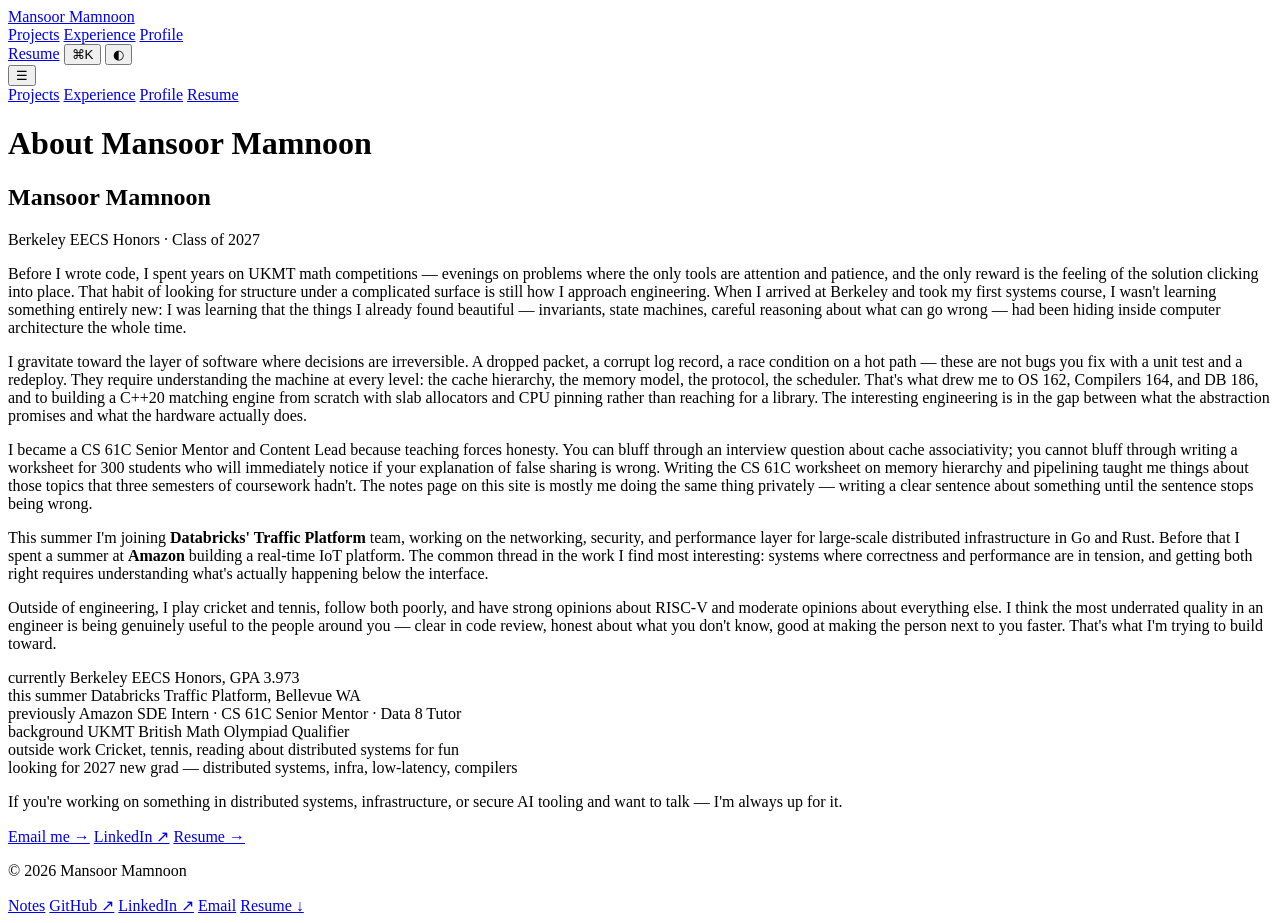
==== about.html @ d108de56 "seo: update per-page keywords and add vxlan-tracer to resume Add eBPF, Linux kernel networking, vxla" ====
<!DOCTYPE html>
<html lang="en" data-theme="dark">
<head>
  <meta charset="UTF-8">
  <meta name="viewport" content="width=device-width, initial-scale=1">
  <title>Profile — Mansoor Mamnoon | Berkeley EECS Honors | Systems Engineer</title>
  <meta name="description" content="Mansoor Mamnoon is a UC Berkeley EECS Honors student (Class of 2027) and Databricks SWE Intern (Traffic Platform) targeting new grad roles in distributed systems, infrastructure, networking, and secure AI tooling.">
  <meta name="robots" content="index, follow">
  <meta property="og:title"       content="About Mansoor Mamnoon — Berkeley EECS Honors | Systems Engineer">
  <meta property="og:description" content="UC Berkeley EECS Honors, Class of 2027. Databricks SWE Intern, Traffic Platform. Former Amazon SDE Intern. Targeting new grad roles in distributed systems and infrastructure.">
  <meta property="og:image"       content="https://mansoor-mamnoon.github.io/preview.webp">
  <meta property="og:url"         content="https://mansoor-mamnoon.github.io/about.html">
  <meta property="og:type"        content="website">
  <meta name="twitter:card"        content="summary_large_image">
  <meta name="twitter:title"       content="About Mansoor Mamnoon — Berkeley EECS | Systems Engineer">
  <meta name="twitter:description" content="UC Berkeley EECS Honors, Class of 2027. Databricks SWE Intern, Traffic Platform. Former Amazon SDE Intern. Distributed systems, infrastructure, secure AI tooling.">
  <meta name="twitter:image"       content="https://mansoor-mamnoon.github.io/preview.webp">
  <meta name="keywords" content="Mansoor Mamnoon, Berkeley CS, EECS honors, systems engineer, infrastructure engineer, eBPF developer, Linux kernel networking, vxlan-tracer, AI security, LLM security, C++ developer, Go developer, Rust developer, new grad 2027, UC Berkeley computer science">
  <link rel="canonical" href="https://mansoor-mamnoon.github.io/about.html">
  <link rel="alternate" type="text/plain" title="LLM-readable profile" href="https://mansoor-mamnoon.github.io/llms.txt">

  <link rel="preconnect" href="https://fonts.googleapis.com">
  <link rel="preconnect" href="https://fonts.gstatic.com" crossorigin>
  <link href="https://fonts.googleapis.com/css2?family=Fraunces:ital,opsz,wght@0,9..144,400;0,9..144,600;1,9..144,400&family=DM+Sans:opsz,wght@9..40,400;9..40,500&family=JetBrains+Mono:wght@400&display=swap" rel="stylesheet">
  <link rel="stylesheet" href="style.css">
  <link rel="icon" type="image/svg+xml" href="favicon.svg">
  <link rel="icon" type="image/x-icon" href="favicon.ico">
  <link rel="apple-touch-icon" href="assets/apple-touch-icon.png">
  <script>(function(){var t=localStorage.getItem('theme');if(t==='light')document.documentElement.setAttribute('data-theme','light');})();</script>
  <!-- Google Analytics -->
  <script async src="https://www.googletagmanager.com/gtag/js?id=G-E6BWCTKVQ3"></script>
  <script>
    window.dataLayer = window.dataLayer || [];
    function gtag(){dataLayer.push(arguments);}
    gtag('js', new Date());
    gtag('config', 'G-E6BWCTKVQ3');
  </script>
</head>
<body>

<div id="scroll-progress" aria-hidden="true"></div>

<div id="cmd-overlay" class="cmd-overlay" hidden role="dialog" aria-modal="true" aria-label="Command palette">
  <div class="cmd-box">
    <div class="cmd-input-wrap">
      <span class="cmd-prompt" aria-hidden="true">›</span>
      <input id="cmd-input" type="text" placeholder="Type a command..." autocomplete="off" spellcheck="false" aria-label="Command search">
    </div>
    <ul id="cmd-list" class="cmd-list" role="listbox"></ul>
    <div class="cmd-footer" aria-hidden="true">
      <span class="cmd-hint"><kbd>↑</kbd><kbd>↓</kbd> navigate</span>
      <span class="cmd-hint"><kbd>↵</kbd> select</span>
      <span class="cmd-hint"><kbd>esc</kbd> close</span>
    </div>
  </div>
</div>

<header>
  <nav class="nav" aria-label="Site navigation">
    <div class="nav-inner">
      <a href="index.html" class="nav-logo" aria-label="Mansoor Mamnoon — Home">Mansoor Mamnoon</a>
      <div class="nav-links">
        <a href="projects.html" class="nav-link">Projects</a>
        <a href="experience.html" class="nav-link">Experience</a>

        <a href="about.html" class="nav-link active">Profile</a>
      </div>
      <div class="nav-actions">
        <a href="resume.html" class="nav-resume">Resume</a>
        <button id="cmd-hint" class="nav-icon-btn nav-cmd-subtle" title="Command palette (⌘K)">⌘K</button>
        <button id="theme-toggle" class="nav-icon-btn" aria-label="Toggle theme">◐</button>
      </div>
      <button id="nav-hamburger" class="nav-hamburger" aria-label="Open menu" aria-expanded="false" aria-controls="nav-drawer">☰</button>
    </div>
  </nav>
  <div id="nav-drawer" class="nav-drawer">
    <a href="projects.html" class="nav-link">Projects</a>
    <a href="experience.html" class="nav-link">Experience</a>

    <a href="about.html" class="nav-link">Profile</a>
    <a href="resume.html" class="nav-resume">Resume</a>
  </div>
</header>

<main>
  <h1 class="sr-only">About Mansoor Mamnoon</h1>
  <div class="page">

    <!-- ── Header ──────────────────────────────────────────────── -->
    <div class="about-header">
      <img
        src="assets/Mansoor_Mamnoon_Headshot.jpeg"
        alt="Mansoor Mamnoon"
        class="about-photo"
        width="96" height="96"
        loading="eager"
        onerror="this.style.display='none'"
      >
      <div>
        <h2 class="about-name">Mansoor Mamnoon</h2>
        <p class="about-sub">Berkeley EECS Honors · Class of 2027</p>
      </div>
    </div>

    <!-- ── Story ───────────────────────────────────────────────── -->
    <div class="about-story">

      <p>Before I wrote code, I spent years on UKMT math competitions — evenings on problems where the only tools are attention and patience, and the only reward is the feeling of the solution clicking into place. That habit of looking for structure under a complicated surface is still how I approach engineering. When I arrived at Berkeley and took my first systems course, I wasn't learning something entirely new: I was learning that the things I already found beautiful — invariants, state machines, careful reasoning about what can go wrong — had been hiding inside computer architecture the whole time.</p>

      <p>I gravitate toward the layer of software where decisions are irreversible. A dropped packet, a corrupt log record, a race condition on a hot path — these are not bugs you fix with a unit test and a redeploy. They require understanding the machine at every level: the cache hierarchy, the memory model, the protocol, the scheduler. That's what drew me to OS 162, Compilers 164, and DB 186, and to building a C++20 matching engine from scratch with slab allocators and CPU pinning rather than reaching for a library. The interesting engineering is in the gap between what the abstraction promises and what the hardware actually does.</p>

      <p>I became a CS 61C Senior Mentor and Content Lead because teaching forces honesty. You can bluff through an interview question about cache associativity; you cannot bluff through writing a worksheet for 300 students who will immediately notice if your explanation of false sharing is wrong. Writing the CS 61C worksheet on memory hierarchy and pipelining taught me things about those topics that three semesters of coursework hadn't. The notes page on this site is mostly me doing the same thing privately — writing a clear sentence about something until the sentence stops being wrong.</p>

      <p>This summer I'm joining <strong>Databricks' Traffic Platform</strong> team, working on the networking, security, and performance layer for large-scale distributed infrastructure in Go and Rust. Before that I spent a summer at <strong>Amazon</strong> building a real-time IoT platform. The common thread in the work I find most interesting: systems where correctness and performance are in tension, and getting both right requires understanding what's actually happening below the interface.</p>

      <p>Outside of engineering, I play cricket and tennis, follow both poorly, and have strong opinions about RISC-V and moderate opinions about everything else. I think the most underrated quality in an engineer is being genuinely useful to the people around you — clear in code review, honest about what you don't know, good at making the person next to you faster. That's what I'm trying to build toward.</p>

    </div>

    <!-- ── Quick Facts ─────────────────────────────────────────── -->
    <div class="about-facts-grid">
      <div class="about-fact">
        <span class="about-fact-label">currently</span>
        <span class="about-fact-value">Berkeley EECS Honors, GPA 3.973</span>
      </div>
      <div class="about-fact">
        <span class="about-fact-label">this summer</span>
        <span class="about-fact-value">Databricks Traffic Platform, Bellevue WA</span>
      </div>
      <div class="about-fact">
        <span class="about-fact-label">previously</span>
        <span class="about-fact-value">Amazon SDE Intern · CS 61C Senior Mentor · Data 8 Tutor</span>
      </div>
      <div class="about-fact">
        <span class="about-fact-label">background</span>
        <span class="about-fact-value"> UKMT British Math Olympiad Qualifier</span>
      </div>
      <div class="about-fact">
        <span class="about-fact-label">outside work</span>
        <span class="about-fact-value">Cricket, tennis, reading about distributed systems for fun</span>
      </div>
      <div class="about-fact">
        <span class="about-fact-label">looking for</span>
        <span class="about-fact-value">2027 new grad — distributed systems, infra, low-latency, compilers</span>
      </div>
    </div>

    <!-- ── Contact ─────────────────────────────────────────────── -->
    <div class="about-contact">
      <p class="about-contact-note">If you're working on something in distributed systems, infrastructure, or secure AI tooling and want to talk — I'm always up for it.</p>
      <div class="btn-group">
        <a href="mailto:mansoormmamnoon@berkeley.edu" class="btn btn-primary">Email me →</a>
        <a href="https://www.linkedin.com/in/mansoormamnoon/" class="btn" target="_blank" rel="noopener">LinkedIn ↗</a>
        <a href="resume.html" class="btn">Resume →</a>
      </div>
    </div>

  </div>
</main>

<footer class="footer">
  <div class="footer-inner">
    <p class="footer-copy">© 2026 Mansoor Mamnoon</p>
    <nav class="footer-links">
      <a href="notes.html" class="footer-link">Notes</a>
      <a href="https://github.com/mansoor-mamnoon" class="footer-link" target="_blank" rel="noopener">GitHub ↗</a>
      <a href="https://linkedin.com/in/mansoormamnoon" class="footer-link" target="_blank" rel="noopener">LinkedIn ↗</a>
      <a href="mailto:mansoormmamnoon@berkeley.edu" class="footer-link">Email</a>
      <a href="assets/Mansoor_Mamnoon_Resume.pdf" class="footer-link" target="_blank" rel="noopener">Resume ↓</a>
    </nav>
  </div>
</footer>

<div id="toast" class="toast" role="status" aria-live="polite"></div>
<script src="main.js"></script>
</body>
</html>
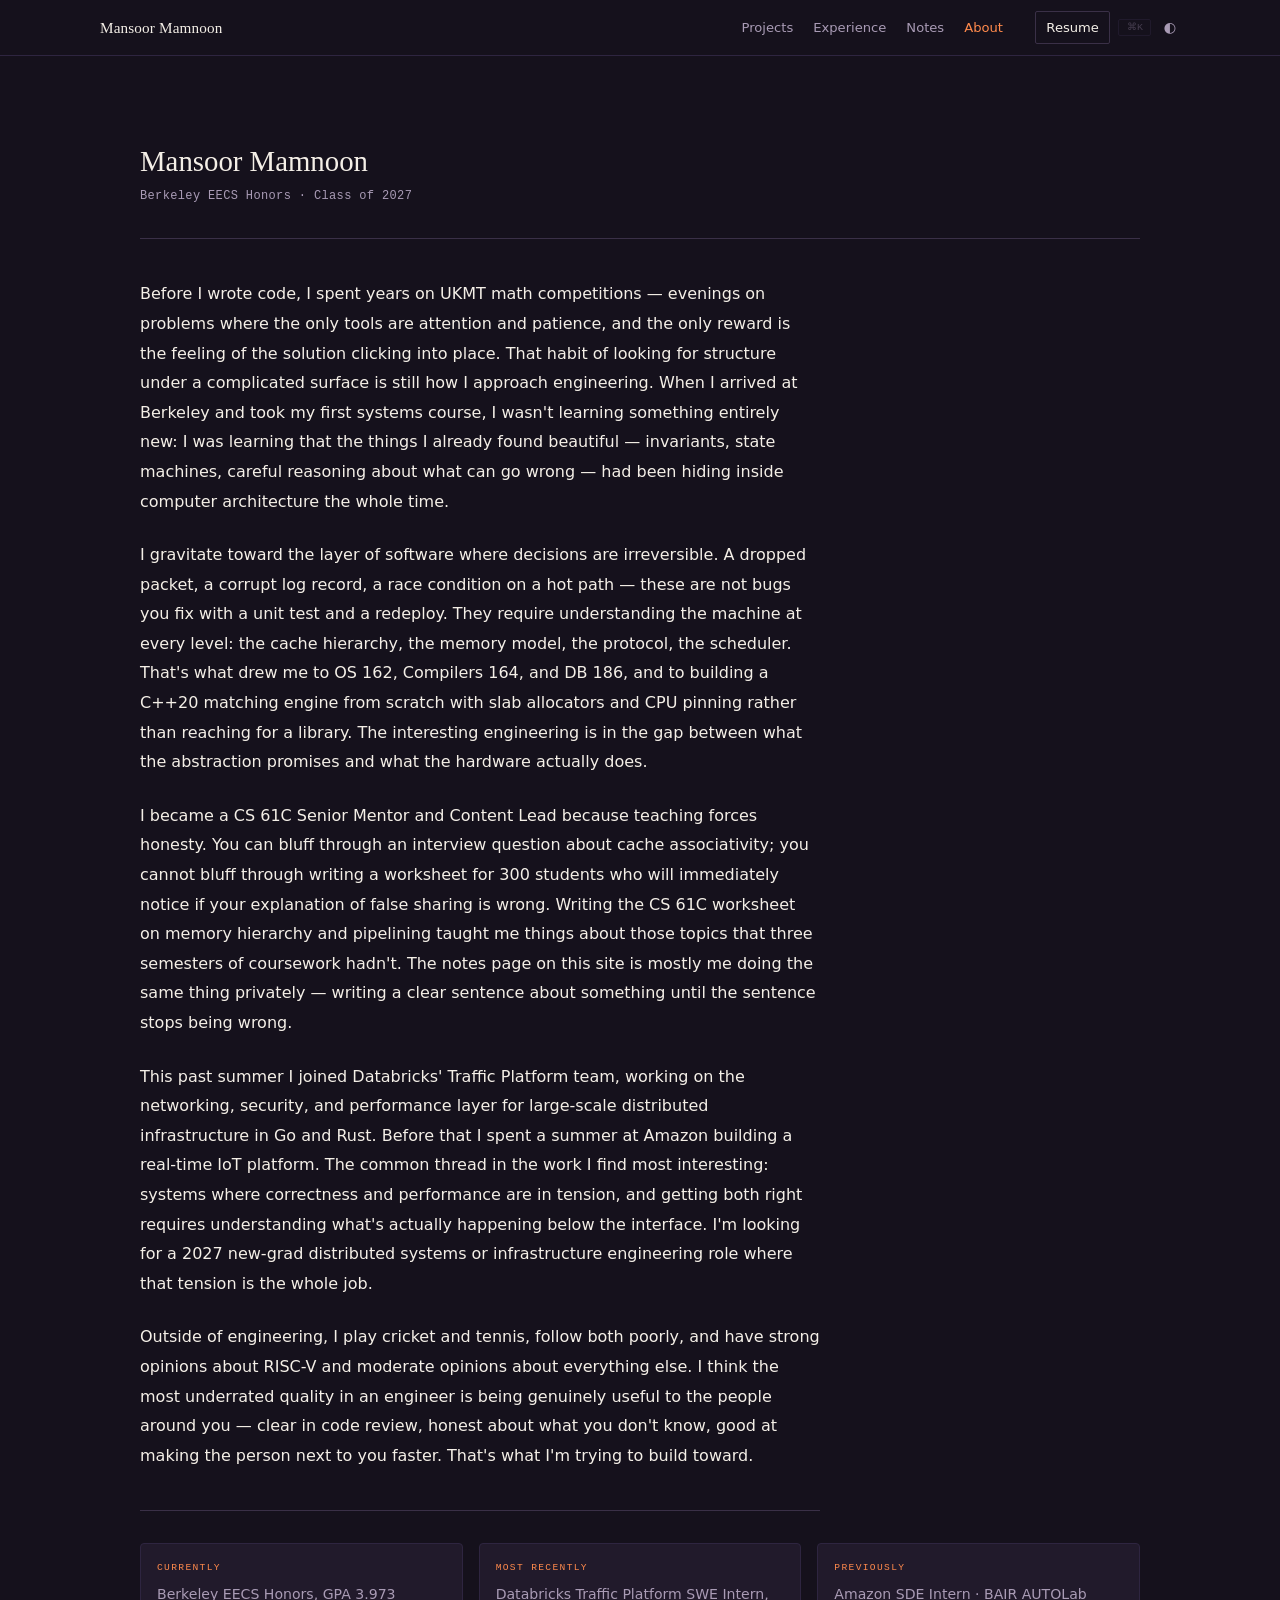
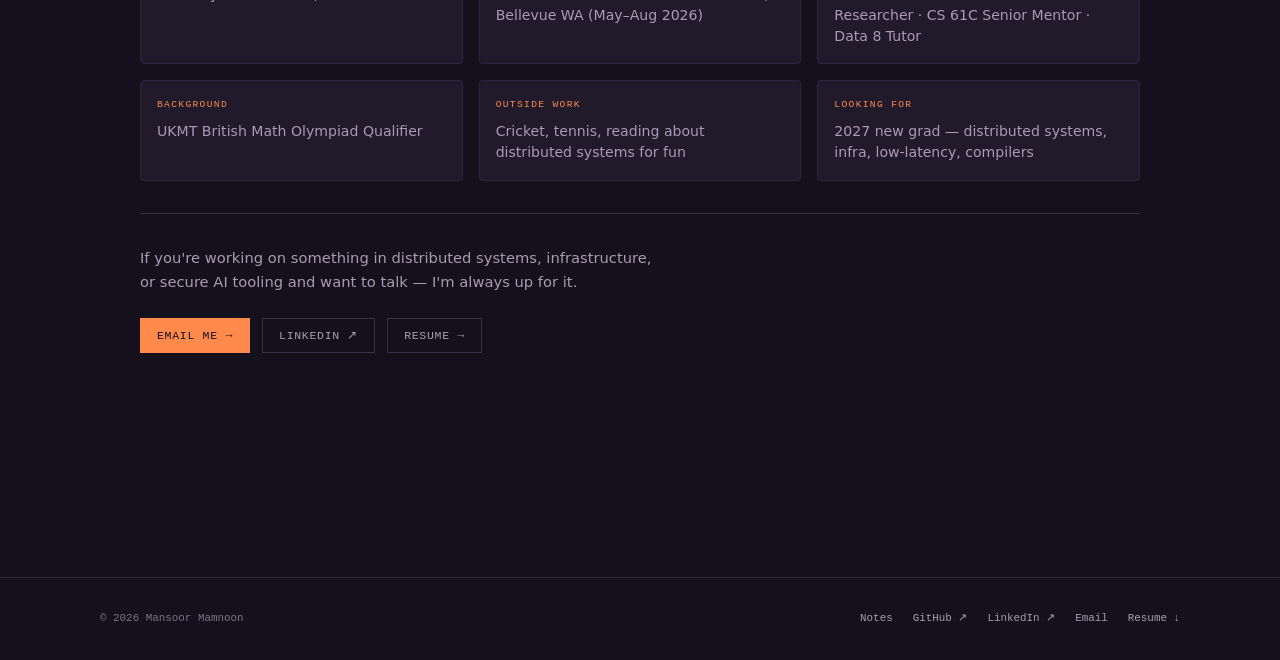
==== commit a699f8b5: "Fix cross-page metric consistency, update Databricks dates, improve SEO and nav - Reconcile Offline " ====
--- a/about.html
+++ b/about.html
@@ -3,21 +3,52 @@
 <head>
   <meta charset="UTF-8">
   <meta name="viewport" content="width=device-width, initial-scale=1">
-  <title>Profile — Mansoor Mamnoon | Berkeley EECS Honors | Systems Engineer</title>
-  <meta name="description" content="Mansoor Mamnoon is a UC Berkeley EECS Honors student (Class of 2027) and Databricks SWE Intern (Traffic Platform) targeting new grad roles in distributed systems, infrastructure, networking, and secure AI tooling.">
+  <title>About — Mansoor Mamnoon | Berkeley EECS Honors | Systems Engineer</title>
+  <meta name="description" content="Mansoor Mamnoon — UC Berkeley EECS Honors (2027), former Databricks & Amazon SWE intern, targeting new grad distributed systems / infra roles.">
   <meta name="robots" content="index, follow">
   <meta property="og:title"       content="About Mansoor Mamnoon — Berkeley EECS Honors | Systems Engineer">
-  <meta property="og:description" content="UC Berkeley EECS Honors, Class of 2027. Databricks SWE Intern, Traffic Platform. Former Amazon SDE Intern. Targeting new grad roles in distributed systems and infrastructure.">
+  <meta property="og:description" content="UC Berkeley EECS Honors, Class of 2027. Former Databricks SWE Intern, Traffic Platform. Former Amazon SDE Intern. Targeting new grad roles in distributed systems and infrastructure.">
   <meta property="og:image"       content="https://mansoor-mamnoon.github.io/preview.webp">
   <meta property="og:url"         content="https://mansoor-mamnoon.github.io/about.html">
   <meta property="og:type"        content="website">
   <meta name="twitter:card"        content="summary_large_image">
   <meta name="twitter:title"       content="About Mansoor Mamnoon — Berkeley EECS | Systems Engineer">
-  <meta name="twitter:description" content="UC Berkeley EECS Honors, Class of 2027. Databricks SWE Intern, Traffic Platform. Former Amazon SDE Intern. Distributed systems, infrastructure, secure AI tooling.">
+  <meta name="twitter:description" content="UC Berkeley EECS Honors, Class of 2027. Former Databricks SWE Intern, Traffic Platform. Former Amazon SDE Intern. Distributed systems, infrastructure, secure AI tooling.">
   <meta name="twitter:image"       content="https://mansoor-mamnoon.github.io/preview.webp">
   <meta name="keywords" content="Mansoor Mamnoon, Berkeley CS, EECS honors, systems engineer, infrastructure engineer, eBPF developer, Linux kernel networking, vxlan-tracer, AI security, LLM security, C++ developer, Go developer, Rust developer, new grad 2027, UC Berkeley computer science">
   <link rel="canonical" href="https://mansoor-mamnoon.github.io/about.html">
   <link rel="alternate" type="text/plain" title="LLM-readable profile" href="https://mansoor-mamnoon.github.io/llms.txt">
+
+  <script type="application/ld+json">
+  {
+    "@context": "https://schema.org",
+    "@type": "Person",
+    "@id": "https://mansoor-mamnoon.github.io/#person",
+    "name": "Mansoor Mamnoon",
+    "url": "https://mansoor-mamnoon.github.io/",
+    "image": "https://mansoor-mamnoon.github.io/assets/Mansoor_Mamnoon_Headshot.jpeg",
+    "email": "mailto:mansoormmamnoon@berkeley.edu",
+    "description": "UC Berkeley EECS Honors student (Class of 2027), former Databricks SWE Intern on Traffic Platform (GCP network control plane, Go, Rust) and former Amazon SDE Intern. Builds distributed systems, low-latency C++ infrastructure, and ML security tooling.",
+    "jobTitle": "Computer Science Student",
+    "alumniOf": { "@type": "CollegeOrUniversity", "name": "University of California, Berkeley" },
+    "sameAs": [
+      "https://linkedin.com/in/mansoormamnoon",
+      "https://github.com/mansoor-mamnoon"
+    ],
+    "knowsAbout": [
+      "Distributed Systems", "C++", "Go", "Rust", "Low-Latency Systems",
+      "Backend Infrastructure", "ML Security", "High-Frequency Trading Systems",
+      "Networking", "Database Internals", "Compiler Design",
+      "Secure AI Tooling", "LLM Agent Security"
+    ]
+  }
+  </script>
+  <script type="application/ld+json">
+  {"@context":"https://schema.org","@type":"BreadcrumbList","itemListElement":[
+    {"@type":"ListItem","position":1,"name":"Home","item":"https://mansoor-mamnoon.github.io/"},
+    {"@type":"ListItem","position":2,"name":"About","item":"https://mansoor-mamnoon.github.io/about.html"}
+  ]}
+  </script>
 
   <link rel="preconnect" href="https://fonts.googleapis.com">
   <link rel="preconnect" href="https://fonts.gstatic.com" crossorigin>
@@ -26,6 +57,7 @@
   <link rel="icon" type="image/svg+xml" href="favicon.svg">
   <link rel="icon" type="image/x-icon" href="favicon.ico">
   <link rel="apple-touch-icon" href="assets/apple-touch-icon.png">
+  <noscript><style>.reveal{opacity:1!important;transform:none!important}</style></noscript>
   <script>(function(){var t=localStorage.getItem('theme');if(t==='light')document.documentElement.setAttribute('data-theme','light');})();</script>
   <!-- Google Analytics -->
   <script async src="https://www.googletagmanager.com/gtag/js?id=G-E6BWCTKVQ3"></script>
@@ -62,8 +94,8 @@
       <div class="nav-links">
         <a href="projects.html" class="nav-link">Projects</a>
         <a href="experience.html" class="nav-link">Experience</a>
-
-        <a href="about.html" class="nav-link active">Profile</a>
+        <a href="notes.html" class="nav-link">Notes</a>
+        <a href="about.html" class="nav-link active">About</a>
       </div>
       <div class="nav-actions">
         <a href="resume.html" class="nav-resume">Resume</a>
@@ -76,14 +108,13 @@
   <div id="nav-drawer" class="nav-drawer">
     <a href="projects.html" class="nav-link">Projects</a>
     <a href="experience.html" class="nav-link">Experience</a>
-
-    <a href="about.html" class="nav-link">Profile</a>
+    <a href="notes.html" class="nav-link">Notes</a>
+    <a href="about.html" class="nav-link">About</a>
     <a href="resume.html" class="nav-resume">Resume</a>
   </div>
 </header>
 
 <main>
-  <h1 class="sr-only">About Mansoor Mamnoon</h1>
   <div class="page">
 
     <!-- ── Header ──────────────────────────────────────────────── -->
@@ -92,12 +123,12 @@
         src="assets/Mansoor_Mamnoon_Headshot.jpeg"
         alt="Mansoor Mamnoon"
         class="about-photo"
-        width="96" height="96"
+        width="80" height="80"
         loading="eager"
         onerror="this.style.display='none'"
       >
       <div>
-        <h2 class="about-name">Mansoor Mamnoon</h2>
+        <h1 class="about-name">Mansoor Mamnoon</h1>
         <p class="about-sub">Berkeley EECS Honors · Class of 2027</p>
       </div>
     </div>
@@ -111,7 +142,7 @@
 
       <p>I became a CS 61C Senior Mentor and Content Lead because teaching forces honesty. You can bluff through an interview question about cache associativity; you cannot bluff through writing a worksheet for 300 students who will immediately notice if your explanation of false sharing is wrong. Writing the CS 61C worksheet on memory hierarchy and pipelining taught me things about those topics that three semesters of coursework hadn't. The notes page on this site is mostly me doing the same thing privately — writing a clear sentence about something until the sentence stops being wrong.</p>
 
-      <p>This summer I'm joining <strong>Databricks' Traffic Platform</strong> team, working on the networking, security, and performance layer for large-scale distributed infrastructure in Go and Rust. Before that I spent a summer at <strong>Amazon</strong> building a real-time IoT platform. The common thread in the work I find most interesting: systems where correctness and performance are in tension, and getting both right requires understanding what's actually happening below the interface.</p>
+      <p>This past summer I joined <strong>Databricks' Traffic Platform</strong> team, working on the networking, security, and performance layer for large-scale distributed infrastructure in Go and Rust. Before that I spent a summer at <strong>Amazon</strong> building a real-time IoT platform. The common thread in the work I find most interesting: systems where correctness and performance are in tension, and getting both right requires understanding what's actually happening below the interface. I'm looking for a 2027 new-grad distributed systems or infrastructure engineering role where that tension is the whole job.</p>
 
       <p>Outside of engineering, I play cricket and tennis, follow both poorly, and have strong opinions about RISC-V and moderate opinions about everything else. I think the most underrated quality in an engineer is being genuinely useful to the people around you — clear in code review, honest about what you don't know, good at making the person next to you faster. That's what I'm trying to build toward.</p>
 
@@ -124,12 +155,12 @@
         <span class="about-fact-value">Berkeley EECS Honors, GPA 3.973</span>
       </div>
       <div class="about-fact">
-        <span class="about-fact-label">this summer</span>
-        <span class="about-fact-value">Databricks Traffic Platform, Bellevue WA</span>
+        <span class="about-fact-label">most recently</span>
+        <span class="about-fact-value">Databricks Traffic Platform SWE Intern, Bellevue WA (May–Aug 2026)</span>
       </div>
       <div class="about-fact">
         <span class="about-fact-label">previously</span>
-        <span class="about-fact-value">Amazon SDE Intern · CS 61C Senior Mentor · Data 8 Tutor</span>
+        <span class="about-fact-value">Amazon SDE Intern · BAIR AUTOLab Researcher · CS 61C Senior Mentor · Data 8 Tutor</span>
       </div>
       <div class="about-fact">
         <span class="about-fact-label">background</span>
@@ -150,7 +181,7 @@
       <p class="about-contact-note">If you're working on something in distributed systems, infrastructure, or secure AI tooling and want to talk — I'm always up for it.</p>
       <div class="btn-group">
         <a href="mailto:mansoormmamnoon@berkeley.edu" class="btn btn-primary">Email me →</a>
-        <a href="https://www.linkedin.com/in/mansoormamnoon/" class="btn" target="_blank" rel="noopener">LinkedIn ↗</a>
+        <a href="https://linkedin.com/in/mansoormamnoon" class="btn" target="_blank" rel="noopener">LinkedIn ↗</a>
         <a href="resume.html" class="btn">Resume →</a>
       </div>
     </div>
--- a/style.css
+++ b/style.css
@@ -0,0 +1,1912 @@
+/* ============================================================
+   style.css — Mansoor Mamnoon — Route Table Portfolio
+   Fonts: Fraunces (headings) · DM Sans (body) · JetBrains Mono (code/tables)
+   Dark:  Charcoal Plum + Bone + Signal Orange
+   Light: Bone Light + Clay Red + Eucalyptus
+   ============================================================ */
+
+@layer reset, tokens, base, layout, components, utilities;
+
+@property --gradient-angle {
+  syntax: '<angle>';
+  inherits: false;
+  initial-value: 135deg;
+}
+
+/* ============================================================
+   RESET
+   ============================================================ */
+@layer reset {
+  *, *::before, *::after { box-sizing: border-box; margin: 0; padding: 0; }
+  html { -webkit-text-size-adjust: 100%; tab-size: 4; }
+  img, video, svg { display: block; max-width: 100%; }
+  input, button, textarea, select { font: inherit; }
+  p, h1, h2, h3, h4 { overflow-wrap: break-word; }
+  button { cursor: pointer; background: none; border: none; }
+  a { color: inherit; }
+  ul, ol { list-style: none; }
+}
+
+/* ============================================================
+   DESIGN TOKENS
+   ============================================================ */
+@layer tokens {
+  :root {
+    /* ── Dar1k mode (default): Charcoal Plum + Bone + Signal Orange ── */
+    --bg:           #15111c;
+    --surface:      #211a2b;
+    --surface-soft: #2a2135;
+    --surface-muted:#191420;
+
+    --text:         #f4efe7;
+    --muted:        #a99bb5;
+    --muted-dim:    #7f718b;
+
+    --border:       #3a3047;
+    --border-dim:   #2e2540;
+
+    --accent:       #ff8a4c;   /* signal orange — primary CTAs, active nav, left-border highlights */
+    --accent-2:     #c7f464;   /* acid pistachio — route paths, technical mono highlights */
+    --metric:       #91e6b3;   /* soft mint — numeric metrics */
+    --danger:       #ff6b6b;
+
+    /* Derived semi-transparent tints */
+    --accent-glow:  color-mix(in srgb, var(--accent)   12%, transparent);
+    --accent-dim:   color-mix(in srgb, var(--accent-2)  7%, transparent);
+    --accent-mid:   color-mix(in srgb, var(--accent-2) 14%, transparent);
+    --metric-dim:   color-mix(in srgb, var(--metric)    8%, transparent);
+
+    /* Typography */
+    --font-serif: 'Fraunces', Georgia, 'Times New Roman', serif;
+    --font-sans:  'DM Sans', system-ui, -apple-system, sans-serif;
+    --font-mono:  'JetBrains Mono', 'Cascadia Code', 'Fira Code', monospace;
+
+    /* Spacing */
+    --s1: 0.25rem;  --s2: 0.5rem;   --s3: 0.75rem;  --s4: 1rem;
+    --s5: 1.25rem;  --s6: 1.5rem;   --s8: 2rem;     --s10: 2.5rem;
+    --s12: 3rem;    --s16: 4rem;    --s20: 5rem;    --s24: 6rem;
+
+    /* Layout */
+    --nav-h: 56px;
+    --max-w: 1080px;
+    --content-px: clamp(1rem, 4vw, 2.5rem);
+    --radius: 4px;      /* cards, containers, panels, media */
+    --radius-sm: 2px;   /* chips, badges, pills, small controls */
+
+    /* Transitions */
+    --t: 120ms ease;
+    --t-slow: 280ms ease;
+  }
+
+  [data-theme="light"] {
+    /* ── Light mode: Bone Light + Clay Red + Eucalyptus ── */
+    --bg:           #f4eadc;
+    --surface:      #fff8ec;
+    --surface-soft: #eadcc8;
+    --surface-muted:#efe2cf;
+
+    --text:         #231916;
+    --muted:        #74665d;
+    --muted-dim:    #9a8b80;
+
+    --border:       #dbcab8;
+    --border-dim:   #e8d8c6;
+
+    --accent:       #b7412e;   /* clay red — primary CTAs, active nav */
+    --accent-2:     #315c54;   /* eucalyptus — route paths, technical highlights */
+    --metric:       #26735d;   /* muted green — metrics */
+    --danger:       #b7412e;
+
+    /* Derived */
+    --accent-glow:  color-mix(in srgb, var(--accent)   10%, transparent);
+    --accent-dim:   color-mix(in srgb, var(--accent-2)  8%, transparent);
+    --accent-mid:   color-mix(in srgb, var(--accent-2) 15%, transparent);
+    --metric-dim:   color-mix(in srgb, var(--metric)    8%, transparent);
+  }
+}
+
+/* ============================================================
+   BASE
+   ============================================================ */
+@layer base {
+  html { background: var(--bg); scroll-behavior: smooth; overflow-x: clip; }
+
+  body {
+    font-family: var(--font-sans);
+    background: var(--bg);
+    color: var(--text);
+    font-size: 1rem;
+    line-height: 1.65;
+    min-height: 100vh;
+    -webkit-font-smoothing: antialiased;
+    transition: background var(--t-slow), color var(--t-slow);
+    position: relative;
+  }
+
+  /* Engineering-paper grid texture */
+  body::before {
+    content: "";
+    position: fixed;
+    inset: 0;
+    pointer-events: none;
+    z-index: -1;
+    background-image:
+      linear-gradient(color-mix(in srgb, var(--border) 18%, transparent) 1px, transparent 1px),
+      linear-gradient(90deg, color-mix(in srgb, var(--border) 18%, transparent) 1px, transparent 1px);
+    background-size: 48px 48px;
+    opacity: 0.18;
+  }
+
+  [data-theme="light"] body::before { opacity: 0.12; }
+
+  /* Serif only for major display text */
+  h1, h2, h3 {
+    font-family: var(--font-serif);
+    font-weight: 400;
+    line-height: 1.2;
+    font-optical-sizing: auto;
+  }
+
+  h4, h5, h6 {
+    font-family: var(--font-mono);
+    font-size: 0.68rem;
+    letter-spacing: 0.14em;
+    text-transform: uppercase;
+    color: var(--muted);
+    font-weight: 400;
+  }
+
+  a { text-decoration: none; transition: color var(--t); }
+
+  code {
+    font-family: var(--font-mono);
+    font-size: 0.85em;
+    color: var(--metric);
+    background: var(--metric-dim);
+    padding: 0.1em 0.35em;
+    border-radius: var(--radius);
+  }
+
+  /* Prose links (notes, about story) */
+  .note-body a,
+  .about-story a {
+    color: var(--accent-2);
+    text-decoration: underline;
+    text-decoration-color: color-mix(in srgb, var(--accent-2) 40%, transparent);
+  }
+
+  ::selection { background: var(--accent); color: var(--bg); }
+
+  :focus-visible {
+    outline: 2px solid var(--accent);
+    outline-offset: 3px;
+    border-radius: var(--radius);
+  }
+
+  ::-webkit-scrollbar { width: 5px; }
+  ::-webkit-scrollbar-track { background: var(--bg); }
+  ::-webkit-scrollbar-thumb { background: var(--border); border-radius: var(--radius-sm); }
+  ::-webkit-scrollbar-thumb:hover { background: var(--muted-dim); }
+}
+
+/* ============================================================
+   LAYOUT
+   ============================================================ */
+@layer layout {
+
+  /* ── Scroll Progress (pure CSS scroll-driven) ──────────── */
+  #scroll-progress {
+    position: fixed;
+    top: 0; left: 0; right: 0;
+    height: 2px;
+    background: var(--accent);
+    transform-origin: left center;
+    transform: scaleX(0);
+    z-index: 2000;
+  }
+
+  @supports (animation-timeline: scroll()) {
+    #scroll-progress {
+      animation: grow-progress linear both;
+      animation-timeline: scroll(root block);
+    }
+    @keyframes grow-progress { to { transform: scaleX(1); } }
+  }
+
+  /* ── Nav ─────────────────────────────────────────────────── */
+  .nav {
+    position: sticky;
+    top: 0;
+    z-index: 1000;
+    height: var(--nav-h);
+    background: var(--bg);
+    border-bottom: 1px solid var(--border-dim);
+    display: flex;
+    align-items: center;
+    padding: 0 var(--content-px);
+    transition: background var(--t-slow), border-color var(--t-slow);
+  }
+
+  .nav-inner {
+    width: 100%;
+    max-width: var(--max-w);
+    margin: 0 auto;
+    display: flex;
+    align-items: center;
+    gap: var(--s5);
+  }
+
+  .nav-logo {
+    font-family: var(--font-serif);
+    font-size: 0.95rem;
+    letter-spacing: 0.01em;
+    color: var(--text);
+    font-weight: 400;
+    flex-shrink: 0;
+    text-decoration: none;
+    transition: color var(--t);
+    font-optical-sizing: auto;
+  }
+  .nav-logo:hover { color: var(--accent); }
+
+  .nav-links {
+    display: flex;
+    align-items: center;
+    gap: var(--s5);
+    margin-left: auto;
+  }
+
+  .nav-link {
+    font-family: var(--font-sans);
+    font-size: 0.82rem;
+    color: var(--muted);
+    text-decoration: none;
+    transition: color var(--t);
+  }
+
+  .nav-link:hover { color: var(--text); }
+  .nav-link.active { color: var(--accent); }
+
+  .nav-resume {
+    font-family: var(--font-sans);
+    font-size: 0.82rem;
+    font-weight: 500;
+    color: var(--text);
+    border: 1px solid var(--border);
+    padding: 0.28rem 0.65rem;
+    border-radius: var(--radius-sm);
+    transition: border-color var(--t), color var(--t);
+    text-decoration: none;
+    white-space: nowrap;
+  }
+
+  .nav-resume:hover, .nav-resume.active { border-color: var(--accent); color: var(--accent); }
+
+  .nav-actions {
+    display: flex;
+    align-items: center;
+    gap: var(--s2);
+    margin-left: var(--s3);
+  }
+
+  .nav-icon-btn {
+    color: var(--muted);
+    padding: var(--s1);
+    transition: color var(--t);
+    display: flex;
+    align-items: center;
+    justify-content: center;
+    line-height: 1;
+    font-size: 0.9rem;
+  }
+
+  .nav-icon-btn:hover { color: var(--text); }
+
+  .nav-cmd-subtle {
+    font-family: var(--font-mono);
+    font-size: 0.62rem;
+    color: var(--muted-dim);
+    border: 1px solid var(--border-dim);
+    padding: 0.18rem 0.45rem;
+    border-radius: var(--radius-sm);
+    letter-spacing: 0.04em;
+    opacity: 0.45;
+    transition: color var(--t), border-color var(--t), opacity var(--t);
+  }
+  .nav-cmd-subtle:hover { color: var(--muted); border-color: var(--border); opacity: 1; }
+
+  @media (max-width: 760px) {
+    .nav-cmd-subtle { display: none; }
+  }
+
+  .nav-hamburger {
+    display: none;
+    color: var(--muted);
+    font-size: 1.4rem;
+    line-height: 1;
+    margin-left: auto;
+    transition: color var(--t);
+  }
+  .nav-hamburger:hover { color: var(--text); }
+
+  .nav-drawer {
+    display: none;
+    position: fixed;
+    top: var(--nav-h);
+    left: 0; right: 0;
+    background: var(--surface);
+    border-bottom: 1px solid var(--border);
+    padding: var(--s6) var(--content-px);
+    z-index: 999;
+    flex-direction: column;
+    gap: var(--s4);
+  }
+
+  .nav-drawer.open { display: flex; }
+
+  .nav-drawer .nav-link {
+    font-size: 0.95rem;
+    color: var(--text);
+    padding: var(--s2) 0;
+    border-bottom: 1px solid var(--border-dim);
+  }
+
+  .nav-drawer .nav-resume { display: inline-block; margin-top: var(--s2); }
+
+  @media (max-width: 700px) {
+    .nav-links, .nav-actions { display: none; }
+    .nav-hamburger { display: block; }
+  }
+
+  /* ── Page Wrapper ─────────────────────────────────────────── */
+  .page {
+    max-width: var(--max-w);
+    margin: 0 auto;
+    padding: var(--s12) var(--content-px) var(--s24);
+  }
+
+  /* ── Section Label ────────────────────────────────────────── */
+  .section-label {
+    font-family: var(--font-mono);
+    font-size: 0.65rem;
+    letter-spacing: 0.18em;
+    text-transform: uppercase;
+    color: var(--muted-dim);
+    padding-bottom: var(--s3);
+    border-bottom: 1px solid var(--border);
+  }
+
+  .section-kicker {
+    font-family: var(--font-mono);
+    font-size: 0.72rem;
+    color: var(--muted-dim);
+    margin: var(--s3) 0 var(--s5);
+    line-height: 1.5;
+    max-width: 560px;
+  }
+
+  /* ── Footer ───────────────────────────────────────────────── */
+  .footer {
+    border-top: 1px solid var(--border-dim);
+    padding: var(--s8) var(--content-px);
+    margin-top: var(--s24);
+  }
+
+  .footer-inner {
+    max-width: var(--max-w);
+    margin: 0 auto;
+    display: flex;
+    align-items: center;
+    justify-content: space-between;
+    gap: var(--s4);
+    flex-wrap: wrap;
+  }
+
+  .footer-copy {
+    font-family: var(--font-mono);
+    font-size: 0.68rem;
+    color: var(--muted-dim);
+  }
+
+  .footer-links { display: flex; gap: var(--s5); flex-wrap: wrap; }
+
+  .footer-link {
+    font-family: var(--font-mono);
+    font-size: 0.68rem;
+    color: var(--muted);
+    transition: color var(--t);
+  }
+
+  .footer-link:hover { color: var(--accent); }
+}
+
+/* ============================================================
+   COMPONENTS
+   ============================================================ */
+@layer components {
+
+  /* ── Buttons ──────────────────────────────────────────────── */
+  .btn {
+    display: inline-flex;
+    align-items: center;
+    gap: 0.45rem;
+    padding: 0.45rem 1rem;
+    border: 1px solid var(--border);
+    background: transparent;
+    color: var(--muted);
+    font-family: var(--font-mono);
+    font-size: 0.72rem;
+    letter-spacing: 0.06em;
+    text-transform: uppercase;
+    text-decoration: none;
+    cursor: pointer;
+    transition: border-color var(--t), color var(--t), background var(--t), transform var(--t);
+    white-space: nowrap;
+  }
+
+  .btn:hover {
+    border-color: var(--accent);
+    color: var(--accent);
+    background: var(--accent-glow);
+  }
+
+  .btn-primary {
+    background: var(--accent);
+    border-color: var(--accent);
+    color: var(--bg);
+  }
+
+  [data-theme="light"] .btn-primary { color: #fff8ec; }
+
+  .btn-primary:hover {
+    transform: translateY(-1px);
+    filter: brightness(1.06);
+    color: var(--bg);
+  }
+
+  [data-theme="light"] .btn-primary:hover { color: #fff8ec; }
+
+  .btn-group { display: flex; flex-wrap: wrap; gap: var(--s3); }
+
+  /* ── Badges ───────────────────────────────────────────────── */
+  .badge {
+    font-family: var(--font-mono);
+    font-size: 0.62rem;
+    letter-spacing: 0.05em;
+    padding: 0.18rem 0.5rem;
+    border-radius: var(--radius-sm);
+    white-space: nowrap;
+    background: transparent;
+    border: 1px solid var(--border);
+    color: var(--muted);
+  }
+
+  .badge-hot, .badge-intern, .badge-incoming, .badge-security, .badge-perf, .badge-metric {
+    color: var(--accent);
+    border-color: color-mix(in srgb, var(--accent) 40%, transparent);
+  }
+
+  .badge-tools, .badge-ml {
+    color: var(--accent-2);
+    border-color: color-mix(in srgb, var(--accent-2) 35%, transparent);
+  }
+
+  .badge-neutral {
+    color: var(--muted-dim);
+    border-color: var(--border);
+  }
+
+  /* ── Identity (Hero) ──────────────────────────────────────── */
+  .identity {
+    padding: var(--s12) 0 var(--s10);
+    border-bottom: 1px solid var(--border);
+  }
+
+  .identity-meta {
+    font-family: var(--font-mono);
+    font-size: 0.72rem;
+    color: var(--muted);
+    letter-spacing: 0.04em;
+    margin-bottom: var(--s4);
+    display: flex;
+    align-items: center;
+    gap: var(--s3);
+    flex-wrap: wrap;
+  }
+
+  /* Blinking block cursor */
+  .identity-meta::before {
+    content: '▋';
+    font-family: var(--font-mono);
+    font-size: 0.85rem;
+    color: var(--accent);
+    animation: cursor-blink 1.2s step-end infinite;
+    flex-shrink: 0;
+    line-height: 1;
+  }
+
+  @keyframes cursor-blink {
+    0%, 100% { opacity: 1; }
+    50%       { opacity: 0; }
+  }
+
+  .identity-name {
+    font-size: clamp(2rem, 5vw, 3rem);
+    font-weight: 400;
+    margin-bottom: var(--s3);
+    letter-spacing: -0.01em;
+    font-optical-sizing: auto;
+  }
+
+  .identity-role {
+    font-family: var(--font-mono);
+    font-size: 0.82rem;
+    color: var(--muted);
+    margin-bottom: var(--s6);
+    letter-spacing: 0.02em;
+  }
+
+  .identity-proof {
+    display: flex;
+    flex-direction: column;
+    gap: var(--s3);
+    max-width: 660px;
+    margin-bottom: var(--s8);
+  }
+
+  .identity-proof p {
+    font-size: 0.95rem;
+    color: var(--text);
+    line-height: 1.65;
+    padding-left: var(--s4);
+    border-left: 2px solid var(--border);
+    transition: border-color var(--t);
+  }
+
+  .identity-proof p:hover { border-left-color: var(--accent); }
+
+  .identity-proof strong {
+    color: var(--text);
+    font-weight: 500;
+  }
+
+  .identity-photo {
+    width: 68px;
+    height: 68px;
+    border-radius: 50%;
+    object-fit: cover;
+    border: 2px solid var(--border);
+    margin-bottom: var(--s5);
+    display: block;
+  }
+
+  /* ── 5-Second Scan Block ─────────────────────────────────── */
+  .scan-card {
+    padding: var(--s6) 0;
+    border-bottom: 1px solid var(--border);
+  }
+
+  .scan-grid {
+    display: flex;
+    flex-wrap: wrap;
+    gap: var(--s2) var(--s5);
+    margin-top: var(--s4);
+  }
+
+  .scan-grid span {
+    font-family: var(--font-mono);
+    font-size: 0.78rem;
+    color: var(--muted);
+    padding: 0.3rem 0.7rem;
+    border: 1px solid var(--border-dim);
+    border-radius: var(--radius-sm);
+    transition: border-color var(--t), color var(--t);
+  }
+
+  .scan-grid span:hover { border-color: var(--border); color: var(--text); }
+
+  /* ── Routes / Signal Table ──────────────────────────────── */
+  .routes {
+    padding: var(--s10) 0;
+    border-bottom: 1px solid var(--border);
+  }
+
+  .routes-outer {
+    display: grid;
+    grid-template-columns: 1fr 220px;
+    gap: var(--s8);
+    align-items: start;
+  }
+
+  @media (max-width: 860px) {
+    .routes-outer { grid-template-columns: 1fr; }
+    .route-preview { display: none !important; }
+  }
+
+  .routes-head {
+    display: grid;
+    grid-template-columns: 2fr 100px 1.6fr 1.2fr 1.5rem;
+    gap: var(--s4);
+    padding: var(--s3) 0;
+    font-family: var(--font-mono);
+    font-size: 0.62rem;
+    letter-spacing: 0.12em;
+    text-transform: uppercase;
+    color: var(--muted-dim);
+    border-bottom: 1px solid var(--border-dim);
+  }
+
+  .route-row {
+    display: grid;
+    grid-template-columns: 2fr 100px 1.6fr 1.2fr 1.5rem;
+    gap: var(--s4);
+    padding: 0.65rem 0;
+    border-bottom: 1px solid var(--border-dim);
+    text-decoration: none;
+    color: inherit;
+    align-items: center;
+    border-left: 2px solid transparent;
+    padding-left: 0;
+    transition: border-color var(--t), background var(--t), padding var(--t);
+  }
+
+  .route-row:hover,
+  .route-row:focus-visible {
+    border-left-color: var(--accent);
+    background: var(--surface-soft);
+    padding-left: var(--s3);
+  }
+
+  .route-row:hover .route-path { color: var(--accent-2); }
+  .route-row:hover .route-arrow { color: var(--accent); opacity: 1; }
+
+  .route-path {
+    font-family: var(--font-mono);
+    font-size: 0.8rem;
+    color: var(--accent-2);
+    transition: color var(--t);
+  }
+
+  .route-signal {
+    font-family: var(--font-mono);
+    font-size: 0.75rem;
+    color: var(--muted);
+  }
+
+  .route-tech {
+    font-family: var(--font-mono);
+    font-size: 0.68rem;
+    color: var(--muted-dim);
+  }
+
+  .route-arrow {
+    font-family: var(--font-mono);
+    font-size: 0.8rem;
+    color: var(--accent);
+    opacity: 0;
+    transition: opacity var(--t), color var(--t);
+    text-align: right;
+  }
+
+  /* Route Preview Panel */
+  .route-preview {
+    position: sticky;
+    top: calc(var(--nav-h) + var(--s6));
+    padding: var(--s5);
+    background: var(--surface);
+    border: 1px solid var(--border);
+    border-radius: var(--radius);
+    opacity: 0;
+    transform: translateY(4px);
+    pointer-events: none;
+    transition: opacity 0.15s ease, transform 0.15s ease;
+    min-height: 140px;
+  }
+
+  .route-preview.visible {
+    opacity: 1;
+    transform: translateY(0);
+  }
+
+  .preview-label {
+    font-family: var(--font-mono);
+    font-size: 0.58rem;
+    letter-spacing: 0.16em;
+    text-transform: uppercase;
+    color: var(--accent);
+    margin-bottom: var(--s3);
+  }
+
+  .preview-name {
+    font-family: var(--font-serif);
+    font-size: 1rem;
+    color: var(--text);
+    margin-bottom: var(--s2);
+    font-optical-sizing: auto;
+  }
+
+  .preview-desc {
+    font-size: 0.8rem;
+    color: var(--muted);
+    line-height: 1.6;
+    margin-bottom: var(--s3);
+  }
+
+  .preview-tech {
+    font-family: var(--font-mono);
+    font-size: 0.68rem;
+    color: var(--accent-2);
+  }
+
+  @media (max-width: 700px) {
+    .routes-head { display: none; }
+    .route-row {
+      grid-template-columns: 1fr 1.5rem;
+      grid-template-rows: auto auto;
+      gap: var(--s1) var(--s2);
+      padding: 0.75rem 0;
+    }
+    .route-path   { grid-column: 1; grid-row: 1; }
+    .route-row > span:nth-child(2) { display: none; }
+    .route-signal { grid-column: 1; grid-row: 2; font-size: 0.72rem; }
+    .route-tech   { display: none; }
+    .route-arrow  { grid-column: 2; grid-row: 1 / span 2; opacity: 1; align-self: center; }
+    .route-row:hover, .route-row:focus-visible { padding-left: var(--s2); }
+  }
+
+  /* ── Experience Bullets ─────────────────────────────────── */
+  .exp-bullets {
+    margin-top: var(--s2);
+    display: flex;
+    flex-direction: column;
+    gap: var(--s2);
+  }
+
+  .exp-bullets li {
+    font-size: 0.85rem;
+    color: var(--muted);
+    line-height: 1.6;
+    padding-left: var(--s4);
+    position: relative;
+  }
+
+  .exp-bullets li::before {
+    content: '–';
+    position: absolute;
+    left: 0;
+    color: var(--muted-dim);
+    font-family: var(--font-mono);
+  }
+
+  /* ── Project Logos ───────────────────────────────────────── */
+  .system-logo {
+    width: 26px;
+    height: 26px;
+    border-radius: var(--radius);
+    object-fit: cover;
+    flex-shrink: 0;
+    border: 1px solid var(--border-dim);
+  }
+
+  .proj-logo {
+    width: 20px;
+    height: 20px;
+    border-radius: var(--radius-sm);
+    object-fit: cover;
+    flex-shrink: 0;
+    border: 1px solid var(--border-dim);
+  }
+
+  /* ── Profile Strip (experience page header) ─────────────── */
+  .profile-strip {
+    display: flex;
+    flex-wrap: wrap;
+    gap: var(--s2) var(--s5);
+    padding: var(--s6) 0;
+    border-bottom: 1px solid var(--border);
+    align-items: center;
+    margin-bottom: var(--s8);
+  }
+
+  .profile-strip span {
+    font-family: var(--font-mono);
+    font-size: 0.75rem;
+    color: var(--muted);
+    position: relative;
+  }
+
+  .profile-strip span:first-child { color: var(--text); font-weight: 500; }
+
+  .profile-strip span:not(:first-child)::before {
+    content: '·';
+    margin-right: var(--s5);
+    color: var(--border);
+  }
+
+  /* ── System Records ──────────────────────────────────────── */
+  .systems {
+    padding: var(--s10) 0;
+    border-bottom: 1px solid var(--border);
+  }
+
+  .system-record {
+    padding: var(--s6) 0;
+    border-bottom: 1px solid var(--border-dim);
+  }
+
+  .system-record:first-of-type { padding-top: var(--s5); }
+  .system-record:last-of-type { border-bottom: none; }
+
+  .system-header {
+    display: flex;
+    align-items: baseline;
+    justify-content: space-between;
+    gap: var(--s4);
+    margin-bottom: var(--s2);
+  }
+
+  .system-name {
+    font-family: var(--font-serif);
+    font-size: 1.12rem;
+    font-weight: 400;
+    font-optical-sizing: auto;
+  }
+
+  .system-link {
+    font-family: var(--font-mono);
+    font-size: 0.72rem;
+    color: var(--muted-dim);
+    flex-shrink: 0;
+    transition: color var(--t);
+  }
+  .system-link:hover { color: var(--accent); }
+
+  .system-desc {
+    font-size: 0.9rem;
+    color: var(--muted);
+    line-height: 1.65;
+    max-width: 680px;
+    margin-bottom: var(--s3);
+  }
+
+  .system-meta {
+    display: flex;
+    flex-wrap: wrap;
+    gap: var(--s3);
+    align-items: center;
+  }
+
+  .system-metric {
+    font-family: var(--font-mono);
+    font-size: 0.7rem;
+    color: var(--metric);
+  }
+
+  .system-metric::before { content: '· '; color: var(--muted-dim); }
+  .system-metric:first-child::before { content: ''; }
+
+  .system-stack {
+    font-family: var(--font-mono);
+    font-size: 0.67rem;
+    color: var(--muted-dim);
+    margin-left: auto;
+  }
+
+  /* ── Experience Ledger ──────────────────────────────────── */
+  .exp-ledger { padding: var(--s10) 0; }
+
+  .exp-year {
+    font-family: var(--font-mono);
+    font-size: 0.65rem;
+    letter-spacing: 0.14em;
+    color: var(--accent);
+    margin-top: var(--s8);
+    margin-bottom: var(--s4);
+  }
+
+  .exp-entry {
+    display: grid;
+    grid-template-columns: 170px 1fr;
+    gap: var(--s4) var(--s8);
+    padding: var(--s4) 0;
+    border-top: 1px solid var(--border-dim);
+    align-items: start;
+  }
+
+  .exp-org {
+    font-family: var(--font-sans);
+    font-size: 0.85rem;
+    color: var(--text);
+    font-weight: 500;
+    margin-bottom: var(--s1);
+  }
+
+  .exp-org-meta {
+    font-family: var(--font-mono);
+    font-size: 0.65rem;
+    color: var(--muted-dim);
+  }
+
+  .exp-role {
+    font-size: 0.88rem;
+    color: var(--text);
+    font-weight: 500;
+    margin-bottom: var(--s2);
+  }
+
+  .exp-desc {
+    font-size: 0.85rem;
+    color: var(--muted);
+    line-height: 1.65;
+  }
+
+  .exp-tech {
+    margin-top: var(--s2);
+    font-family: var(--font-mono);
+    font-size: 0.67rem;
+    color: var(--muted-dim);
+  }
+
+  @media (max-width: 600px) {
+    .exp-entry { grid-template-columns: 1fr; gap: var(--s2); }
+  }
+
+  /* ── Projects Page: Two-Column ──────────────────────────── */
+  .work-layout {
+    display: grid;
+    grid-template-columns: 210px 1fr;
+    min-height: calc(100vh - var(--nav-h));
+    border-top: 1px solid var(--border-dim);
+  }
+
+  .work-sidebar {
+    border-right: 1px solid var(--border-dim);
+    padding: var(--s8) var(--s5);
+    position: sticky;
+    top: var(--nav-h);
+    height: calc(100vh - var(--nav-h));
+    overflow-y: auto;
+  }
+
+  .work-sidebar .section-label { margin-bottom: var(--s4); }
+
+  .proj-nav-item {
+    display: block;
+    width: 100%;
+    text-align: left;
+    padding: var(--s3) var(--s4);
+    border: 1px solid transparent;
+    border-radius: var(--radius);
+    cursor: pointer;
+    transition: background var(--t), border-color var(--t);
+    margin-bottom: var(--s1);
+  }
+
+  .proj-nav-item:hover { background: var(--surface); border-color: var(--border); }
+
+  .proj-nav-item.active {
+    background: var(--accent-glow);
+    border-color: color-mix(in srgb, var(--accent) 28%, transparent);
+  }
+
+  .proj-nav-item.active .proj-nav-name { color: var(--accent); }
+
+  .proj-nav-name {
+    display: block;
+    font-family: var(--font-sans);
+    font-size: 0.82rem;
+    color: var(--text);
+    margin-bottom: var(--s1);
+    transition: color var(--t);
+  }
+
+  .proj-nav-type {
+    font-family: var(--font-mono);
+    font-size: 0.62rem;
+    color: var(--muted-dim);
+    letter-spacing: 0.04em;
+  }
+
+  .proj-nav-metric {
+    display: block;
+    font-family: var(--font-mono);
+    font-size: 0.6rem;
+    color: var(--metric);
+    margin-top: var(--s1);
+    letter-spacing: 0.02em;
+  }
+
+  .work-detail {
+    padding: var(--s10) var(--s12);
+    max-width: 720px;
+  }
+
+  .proj-panel { display: none; }
+  .proj-panel.active { display: block; }
+
+  .proj-panel-title {
+    font-size: 1.55rem;
+    font-weight: 400;
+    margin-bottom: var(--s3);
+    font-optical-sizing: auto;
+  }
+
+  /* Demo GIF container */
+  .proj-demo {
+    margin: var(--s5) 0 var(--s6);
+    line-height: 0;
+  }
+
+  .proj-demo img {
+    display: block;
+    width: 100%;
+    height: auto;
+  }
+
+  .proj-panel-summary {
+    font-size: 0.98rem;
+    color: var(--muted);
+    margin-bottom: var(--s6);
+    line-height: 1.6;
+  }
+
+  /* Project Brief (Problem / System / Proof grid) */
+  .project-brief {
+    display: grid;
+    grid-template-columns: repeat(3, 1fr);
+    gap: var(--s3);
+    margin-bottom: var(--s8);
+    padding-bottom: var(--s8);
+    border-bottom: 1px solid var(--border-dim);
+  }
+
+  @media (max-width: 680px) {
+    .project-brief { grid-template-columns: 1fr; }
+  }
+
+  .project-brief > div {
+    padding: var(--s4);
+    background: var(--surface);
+    border: 1px solid var(--border-dim);
+    border-radius: var(--radius);
+  }
+
+  [data-theme="light"] .project-brief > div {
+    box-shadow: 0 2px 8px rgba(35, 25, 22, 0.05);
+  }
+
+  .brief-label {
+    font-family: var(--font-mono);
+    font-size: 0.58rem;
+    letter-spacing: 0.16em;
+    text-transform: uppercase;
+    color: var(--accent);
+    display: block;
+    margin-bottom: var(--s2);
+  }
+
+  .project-brief p {
+    font-size: 0.82rem;
+    color: var(--muted);
+    line-height: 1.6;
+  }
+
+  .proj-section { margin-bottom: var(--s8); }
+  .proj-section h4 { margin-bottom: var(--s3); }
+
+  .proj-section p {
+    font-size: 0.9rem;
+    color: var(--muted);
+    line-height: 1.7;
+    margin-bottom: var(--s3);
+  }
+
+  .proj-section ul {
+    display: flex;
+    flex-direction: column;
+    gap: var(--s2);
+  }
+
+  .proj-section li {
+    font-size: 0.86rem;
+    color: var(--muted);
+    display: flex;
+    gap: var(--s3);
+    line-height: 1.55;
+  }
+
+  .proj-section li::before {
+    content: '→';
+    color: var(--accent);
+    flex-shrink: 0;
+    font-family: var(--font-mono);
+  }
+
+  .proj-metrics {
+    display: flex;
+    flex-wrap: wrap;
+    gap: var(--s3);
+    margin-top: var(--s3);
+  }
+
+  .proj-metric {
+    font-family: var(--font-mono);
+    font-size: 0.75rem;
+    color: var(--metric);
+    background: var(--metric-dim);
+    padding: 0.28rem 0.7rem;
+    border: 1px solid color-mix(in srgb, var(--metric) 20%, transparent);
+    border-radius: var(--radius-sm);
+    display: flex;
+    flex-direction: column;
+    gap: 0.1rem;
+  }
+
+  .metric-note {
+    font-size: 0.6rem;
+    color: var(--muted-dim);
+    font-family: var(--font-mono);
+  }
+
+  .proj-stack-chips {
+    display: flex;
+    flex-wrap: wrap;
+    gap: var(--s2);
+    margin-top: var(--s3);
+  }
+
+  .proj-stack-chip {
+    font-family: var(--font-mono);
+    font-size: 0.68rem;
+    color: var(--muted);
+    background: transparent;
+    border: 1px solid var(--border);
+    padding: 0.18rem 0.55rem;
+    border-radius: var(--radius-sm);
+  }
+
+  .proj-links {
+    display: flex;
+    gap: var(--s3);
+    flex-wrap: wrap;
+    margin-top: var(--s5);
+    padding-top: var(--s5);
+    border-top: 1px solid var(--border-dim);
+  }
+
+  @media (max-width: 700px) {
+    .work-layout { grid-template-columns: 1fr; }
+
+    /* Sticky tab bar — stays in view while scrolling through a project */
+    .work-sidebar {
+      position: sticky;
+      top: var(--nav-h);
+      z-index: 100;
+      height: auto;
+      background: var(--bg);
+      border-right: none;
+      border-bottom: 1px solid var(--border);
+      padding: var(--s2) var(--content-px);
+      box-shadow: 0 2px 8px color-mix(in srgb, var(--bg) 50%, transparent);
+    }
+
+    /* Hide the "Project Index" label — saves vertical space on the tab bar */
+    .work-sidebar .section-label { display: none; }
+
+    .work-sidebar nav {
+      display: flex;
+      flex-direction: row;
+      gap: var(--s2);
+      overflow-x: auto;
+      -webkit-overflow-scrolling: touch;
+      scrollbar-width: none;
+      padding-bottom: 2px;
+    }
+    .work-sidebar nav::-webkit-scrollbar { display: none; }
+
+    .proj-nav-item {
+      flex-shrink: 0;
+      padding: var(--s2) var(--s3);
+      margin-bottom: 0;
+      white-space: nowrap;
+    }
+
+    .proj-nav-type, .proj-nav-metric { display: none; }
+    .proj-nav-name { margin-bottom: 0; font-size: 0.8rem; }
+
+    /* scroll-margin-top offsets the sticky nav (56px) + sticky tab bar (~48px) */
+    .work-detail {
+      padding: var(--s6) var(--content-px);
+      scroll-margin-top: calc(var(--nav-h) + 52px);
+    }
+  }
+
+  /* ── Notes Page ─────────────────────────────────────────── */
+  .notes-filter {
+    display: flex;
+    flex-wrap: wrap;
+    gap: var(--s2);
+    margin: var(--s5) 0;
+  }
+
+  .filter-btn {
+    font-family: var(--font-mono);
+    font-size: 0.65rem;
+    letter-spacing: 0.06em;
+    text-transform: uppercase;
+    padding: 0.28rem 0.7rem;
+    border: 1px solid var(--border);
+    color: var(--muted);
+    cursor: pointer;
+    background: transparent;
+    transition: all var(--t);
+    border-radius: var(--radius-sm);
+  }
+
+  .filter-btn:hover, .filter-btn.active {
+    border-color: var(--accent);
+    color: var(--accent);
+    background: var(--accent-glow);
+  }
+
+  .note-item { border-top: 1px solid var(--border-dim); }
+  .note-item details { padding: var(--s4) 0; }
+
+  .note-item summary {
+    display: grid;
+    grid-template-columns: 56px 1fr auto auto;
+    gap: var(--s4);
+    align-items: center;
+    cursor: pointer;
+    list-style: none;
+    user-select: none;
+  }
+
+  .note-item summary::-webkit-details-marker { display: none; }
+  .note-item summary::marker { display: none; }
+
+  .note-date {
+    font-family: var(--font-mono);
+    font-size: 0.65rem;
+    color: var(--muted-dim);
+    white-space: nowrap;
+  }
+
+  .note-title {
+    font-family: var(--font-sans);
+    font-size: 0.9rem;
+    color: var(--text);
+    transition: color var(--t);
+  }
+
+  .note-tag {
+    font-family: var(--font-mono);
+    font-size: 0.6rem;
+    color: var(--muted-dim);
+    white-space: nowrap;
+  }
+
+  .note-item summary:hover .note-title { color: var(--accent); }
+
+  .note-toggle {
+    font-family: var(--font-mono);
+    font-size: 0.8rem;
+    color: var(--muted-dim);
+    transition: transform var(--t), color var(--t);
+    display: inline-block;
+  }
+
+  details[open] .note-toggle { transform: rotate(90deg); color: var(--accent); }
+
+  .note-body {
+    padding: var(--s4) 0 var(--s2) calc(56px + var(--s4));
+    font-size: 0.88rem;
+    color: var(--muted);
+    line-height: 1.75;
+  }
+
+  .note-body p { margin-bottom: var(--s4); }
+  .note-body p:last-child { margin-bottom: 0; }
+
+  @media (max-width: 600px) {
+    .note-item summary { grid-template-columns: 1fr auto; grid-template-rows: auto auto; }
+    .note-date   { grid-column: 1; grid-row: 1; }
+    .note-tag    { grid-column: 2; grid-row: 1; }
+    .note-title  { grid-column: 1 / -1; grid-row: 2; }
+    .note-toggle { grid-column: 2; grid-row: 2; }
+    .note-body   { padding-left: 0; }
+  }
+
+  /* ── About / Profile page ───────────────────────────────── */
+  .about-lead {
+    font-size: 1rem;
+    color: var(--text);
+    max-width: 680px;
+    line-height: 1.8;
+    padding: var(--s10) 0;
+    border-bottom: 1px solid var(--border);
+  }
+
+  .about-lead p + p { margin-top: var(--s5); }
+
+  .about-header {
+    display: flex;
+    align-items: center;
+    gap: var(--s6);
+    padding: var(--s10) 0 var(--s8);
+    border-bottom: 1px solid var(--border);
+  }
+
+  .about-photo {
+    width: 80px;
+    height: 80px;
+    border-radius: 50%;
+    object-fit: cover;
+    border: 2px solid var(--border);
+    flex-shrink: 0;
+  }
+
+  .about-name {
+    font-family: var(--font-serif);
+    font-size: clamp(1.4rem, 3vw, 1.8rem);
+    font-weight: 400;
+    color: var(--text);
+    margin-bottom: var(--s2);
+    font-optical-sizing: auto;
+  }
+
+  .about-sub {
+    font-family: var(--font-mono);
+    font-size: 0.75rem;
+    color: var(--muted);
+    letter-spacing: 0.03em;
+  }
+
+  .about-story {
+    max-width: 680px;
+    padding: var(--s10) 0;
+    border-bottom: 1px solid var(--border);
+  }
+
+  .about-story p {
+    font-size: 1rem;
+    line-height: 1.85;
+    color: var(--text);
+  }
+
+  .about-story p + p { margin-top: var(--s6); }
+
+  .about-story strong { color: var(--text); font-weight: 500; }
+
+  .about-facts-grid {
+    display: grid;
+    grid-template-columns: repeat(auto-fill, minmax(260px, 1fr));
+    gap: var(--s4);
+    padding: var(--s8) 0;
+    border-bottom: 1px solid var(--border);
+  }
+
+  .about-fact {
+    display: flex;
+    flex-direction: column;
+    gap: var(--s2);
+    padding: var(--s4);
+    background: var(--surface);
+    border: 1px solid var(--border-dim);
+    border-radius: var(--radius);
+  }
+
+  [data-theme="light"] .about-fact {
+    box-shadow: 0 2px 8px rgba(35, 25, 22, 0.04);
+  }
+
+  .about-fact-label {
+    font-family: var(--font-mono);
+    font-size: 0.6rem;
+    letter-spacing: 0.14em;
+    text-transform: uppercase;
+    color: var(--accent);
+  }
+
+  .about-fact-value {
+    font-size: 0.88rem;
+    color: var(--muted);
+    line-height: 1.5;
+  }
+
+  .about-contact {
+    padding: var(--s8) 0;
+  }
+
+  .about-contact-note {
+    font-size: 0.92rem;
+    color: var(--muted);
+    line-height: 1.65;
+    max-width: 520px;
+    margin-bottom: var(--s6);
+  }
+
+  @media (max-width: 480px) {
+    .about-header { flex-direction: column; align-items: flex-start; gap: var(--s4); }
+    .about-photo { width: 64px; height: 64px; }
+    .about-facts-grid { grid-template-columns: 1fr; }
+  }
+
+  /* ── Resume Page ────────────────────────────────────────── */
+  .resume-page {
+    max-width: 740px;
+    background: var(--surface);
+    border: 1px solid var(--border);
+    border-radius: var(--radius);
+    padding: var(--s8);
+    margin-top: var(--s6);
+  }
+
+  [data-theme="light"] .resume-page {
+    background: #fff8ec;
+    box-shadow: 0 8px 32px rgba(35, 25, 22, 0.07);
+  }
+
+  [data-theme="dark"] .resume-page {
+    box-shadow: 0 16px 48px rgba(0, 0, 0, 0.2);
+  }
+
+  .resume-section {
+    padding: var(--s8) 0;
+    border-bottom: 1px solid var(--border-dim);
+  }
+
+  .resume-section:last-of-type { border-bottom: none; }
+
+  .resume-section .section-label { margin-bottom: var(--s5); }
+
+  .resume-row {
+    display: flex;
+    flex-direction: column;
+    gap: var(--s2);
+    padding: var(--s5) 0;
+    border-top: 1px solid var(--border-dim);
+  }
+
+  .resume-row:first-of-type { border-top: none; }
+
+  .resume-org {
+    font-family: var(--font-mono);
+    font-size: 0.72rem;
+    color: var(--muted);
+  }
+
+  .resume-title {
+    font-size: 0.88rem;
+    color: var(--text);
+    font-weight: 500;
+    margin-bottom: var(--s1);
+  }
+
+  .resume-detail {
+    font-size: 0.82rem;
+    color: var(--muted);
+    line-height: 1.6;
+  }
+
+  @media (max-width: 600px) {
+    .resume-row { gap: var(--s1); }
+    .resume-row-head { flex-wrap: wrap; }
+    .resume-page { padding: var(--s5); }
+  }
+
+  .resume-header {
+    display: flex;
+    justify-content: space-between;
+    align-items: flex-start;
+    gap: var(--s6);
+    padding-bottom: var(--s6);
+    border-bottom: 1px solid var(--border);
+    margin-bottom: var(--s6);
+    flex-wrap: wrap;
+  }
+
+  .resume-name {
+    font-family: var(--font-serif);
+    font-size: 2rem;
+    font-weight: 600;
+    color: var(--text);
+    font-optical-sizing: auto;
+    margin-bottom: var(--s2);
+  }
+
+  .resume-tagline {
+    font-family: var(--font-mono);
+    font-size: 0.72rem;
+    color: var(--muted);
+    letter-spacing: 0.04em;
+  }
+
+  .resume-actions { display: flex; gap: var(--s3); align-items: center; }
+
+  .resume-contact {
+    display: flex;
+    flex-wrap: wrap;
+    gap: var(--s2) var(--s5);
+    margin-bottom: var(--s8);
+  }
+
+  .resume-contact-link {
+    font-family: var(--font-mono);
+    font-size: 0.72rem;
+    color: var(--muted);
+    text-decoration: none;
+    transition: color var(--t);
+  }
+
+  .resume-contact-link:hover { color: var(--accent); }
+
+  .resume-section-title {
+    font-family: var(--font-mono);
+    font-size: 0.62rem;
+    letter-spacing: 0.18em;
+    text-transform: uppercase;
+    color: var(--accent);
+    margin-bottom: var(--s4);
+  }
+
+  .resume-row-head {
+    display: flex;
+    justify-content: space-between;
+    align-items: baseline;
+    gap: var(--s4);
+    margin-bottom: var(--s1);
+  }
+
+  .resume-date {
+    font-family: var(--font-mono);
+    font-size: 0.68rem;
+    color: var(--muted-dim);
+    white-space: nowrap;
+  }
+
+  .resume-role {
+    font-size: 0.88rem;
+    color: var(--text);
+    font-weight: 500;
+    margin-bottom: var(--s2);
+  }
+
+  .resume-desc {
+    font-size: 0.82rem;
+    color: var(--muted);
+    line-height: 1.65;
+    margin-bottom: var(--s2);
+  }
+
+  .resume-bullets {
+    list-style: none;
+    padding: 0;
+    margin: 0 0 var(--s2);
+    display: flex;
+    flex-direction: column;
+    gap: var(--s2);
+  }
+
+  .resume-bullets li {
+    font-size: 0.82rem;
+    color: var(--muted);
+    line-height: 1.65;
+    padding-left: var(--s5);
+    position: relative;
+  }
+
+  .resume-bullets li::before {
+    content: "–";
+    position: absolute;
+    left: 0;
+    color: var(--muted-dim);
+    font-family: var(--font-mono);
+  }
+
+  .resume-tech {
+    font-family: var(--font-mono);
+    font-size: 0.68rem;
+    color: var(--muted-dim);
+    margin-top: var(--s2);
+  }
+
+  .resume-skills-grid {
+    display: flex;
+    flex-direction: column;
+    gap: var(--s3);
+  }
+
+  .resume-skills-grid > div {
+    display: grid;
+    grid-template-columns: 120px 1fr;
+    gap: var(--s4);
+    align-items: baseline;
+  }
+
+  .resume-skills-label {
+    font-family: var(--font-mono);
+    font-size: 0.65rem;
+    color: var(--muted-dim);
+    text-transform: uppercase;
+    letter-spacing: 0.1em;
+  }
+
+  .resume-skills-value {
+    font-size: 0.84rem;
+    color: var(--muted);
+  }
+
+  @media (max-width: 600px) {
+    .resume-skills-grid > div { grid-template-columns: 1fr; gap: var(--s1); }
+    .resume-row-head { flex-direction: column; gap: var(--s1); }
+  }
+
+  @media print {
+    @page { margin: 1.5cm; size: A4 portrait; }
+    .nav, .footer, #scroll-progress, #cmd-overlay, #toast { display: none !important; }
+    body { background: #fff !important; color: #111 !important; font-size: 0.85rem; }
+    body::before { display: none !important; }
+    .page { padding: 0 !important; }
+    .resume-page { max-width: 100%; box-shadow: none !important; border: none !important; padding: 0; background: #fff !important; }
+    .resume-header { padding-top: 0; border-color: #ddd !important; }
+    .resume-name { color: #111 !important; }
+    .resume-tagline { color: #555 !important; }
+    .resume-contact-link { color: #333 !important; }
+    .resume-section-title { color: #666 !important; border-color: #ddd !important; }
+    .resume-section { border-color: #ddd !important; page-break-inside: avoid; }
+    .resume-org { color: #111 !important; }
+    .resume-role { color: #111 !important; }
+    .resume-date { color: #555 !important; }
+    .resume-desc, .resume-bullets li { color: #333 !important; }
+    .resume-tech { color: #666 !important; }
+    .resume-row-head { border: none !important; }
+    .resume-row { border-color: #eee !important; }
+    .badge { display: none !important; }
+    .btn { display: none !important; }
+    a { color: inherit !important; text-decoration: none !important; }
+  }
+
+  /* ── Command Palette ──────────────────────────────────────── */
+  .cmd-overlay {
+    position: fixed;
+    inset: 0;
+    background: color-mix(in srgb, var(--bg) 88%, transparent);
+    backdrop-filter: blur(4px);
+    z-index: 1500;
+    display: flex;
+    align-items: flex-start;
+    justify-content: center;
+    padding-top: 18vh;
+  }
+
+  .cmd-overlay[hidden] { display: none; }
+
+  .cmd-box {
+    width: 100%;
+    max-width: 500px;
+    background: var(--surface);
+    border: 1px solid var(--border);
+    border-radius: var(--radius);
+    overflow: hidden;
+    box-shadow: 0 24px 60px rgba(0, 0, 0, 0.45);
+  }
+
+  .cmd-input-wrap {
+    display: flex;
+    align-items: center;
+    gap: var(--s3);
+    padding: var(--s4) var(--s5);
+    border-bottom: 1px solid var(--border-dim);
+  }
+
+  .cmd-prompt { font-family: var(--font-mono); font-size: 0.9rem; color: var(--accent); flex-shrink: 0; }
+
+  #cmd-input {
+    flex: 1;
+    background: none;
+    border: none;
+    outline: none;
+    font-family: var(--font-mono);
+    font-size: 0.85rem;
+    color: var(--text);
+    caret-color: var(--accent);
+  }
+
+  .cmd-list { max-height: 300px; overflow-y: auto; padding: var(--s2) 0; }
+
+  .cmd-item {
+    display: flex;
+    align-items: center;
+    gap: var(--s3);
+    padding: var(--s3) var(--s5);
+    cursor: pointer;
+    transition: background var(--t);
+    font-family: var(--font-mono);
+    font-size: 0.8rem;
+    color: var(--muted);
+  }
+
+  .cmd-item:hover, .cmd-item.selected { background: var(--accent-glow); color: var(--accent); }
+
+  .cmd-item-icon { color: var(--accent); font-size: 0.85rem; width: 1rem; text-align: center; flex-shrink: 0; }
+
+  .cmd-footer {
+    border-top: 1px solid var(--border-dim);
+    padding: var(--s2) var(--s5);
+    display: flex;
+    gap: var(--s4);
+  }
+
+  .cmd-hint {
+    font-family: var(--font-mono);
+    font-size: 0.6rem;
+    color: var(--muted-dim);
+    display: flex;
+    align-items: center;
+    gap: var(--s1);
+  }
+
+  .cmd-hint kbd {
+    background: var(--surface-soft);
+    border: 1px solid var(--border);
+    border-radius: var(--radius-sm);
+    padding: 0.08rem 0.3rem;
+    font-family: var(--font-mono);
+    font-size: 0.6rem;
+    color: var(--muted);
+  }
+
+  /* ── Toast ────────────────────────────────────────────────── */
+  .toast {
+    position: fixed;
+    bottom: var(--s8);
+    left: 50%;
+    transform: translateX(-50%) translateY(20px);
+    background: var(--surface-soft);
+    border: 1px solid var(--border);
+    color: var(--muted);
+    font-family: var(--font-mono);
+    font-size: 0.72rem;
+    padding: var(--s2) var(--s5);
+    border-radius: var(--radius-sm);
+    opacity: 0;
+    transition: opacity var(--t-slow), transform var(--t-slow);
+    pointer-events: none;
+    z-index: 2000;
+    white-space: nowrap;
+  }
+
+  .toast.show { opacity: 1; transform: translateX(-50%) translateY(0); }
+
+  /* ── Reveal Animation ─────────────────────────────────────── */
+  .reveal {
+    opacity: 0;
+    transform: translateY(14px);
+    transition: opacity 0.45s ease, transform 0.45s ease;
+  }
+
+  .reveal.revealed {
+    opacity: 1;
+    transform: translateY(0);
+  }
+
+  /* ── Experience Page ─────────────────────────────────────── */
+  .exp-section {
+    padding: var(--s8) 0;
+    border-bottom: 1px solid var(--border-dim);
+  }
+
+  .exp-section:last-of-type { border-bottom: none; }
+
+  /* ── headline-metric-pill (homepage metrics) ─────────────── */
+  .headline-metric-pill { display: inline-block; white-space: normal; word-break: break-word; }
+
+  /* ── Responsive: Tablet ≤900px ───────────────────────────── */
+  @media (max-width: 900px) {
+    .work-detail { padding: var(--s8) var(--s6); }
+  }
+
+  /* ── Responsive: Mobile ≤700px ──────────────────────────── */
+  @media (max-width: 700px) {
+    /* Nav drawer tap targets */
+    .nav-drawer .nav-link {
+      min-height: 48px;
+      display: flex;
+      align-items: center;
+      padding: 0 0;
+    }
+    .nav-drawer .nav-resume {
+      min-height: 48px;
+      display: inline-flex;
+      align-items: center;
+    }
+    /* Buttons: 44px min tap target */
+    .btn { min-height: 44px; }
+    .filter-btn { min-height: 40px; display: inline-flex; align-items: center; }
+    /* Command palette: full-width with padding on mobile */
+    .cmd-overlay { padding: var(--s5) var(--s4) 0; align-items: flex-start; padding-top: 10vh; }
+    .cmd-box { max-width: 100%; }
+  }
+
+  /* ── Responsive: Mobile ≤600px ──────────────────────────── */
+  @media (max-width: 600px) {
+    .page { padding: var(--s8) var(--content-px) var(--s16); }
+    /* Identity section */
+    .identity { padding: var(--s8) 0 var(--s6); }
+    .identity-role { font-size: 0.76rem; line-height: 1.55; }
+    .identity-proof p { font-size: 0.88rem; }
+    /* Scan grid: full-width chips on small screens */
+    .scan-grid { gap: var(--s2); }
+    .scan-grid span { width: 100%; }
+    /* System records */
+    .system-stack { margin-left: 0; display: block; margin-top: var(--s2); width: 100%; }
+    .system-meta { gap: var(--s2); }
+    .system-desc { font-size: 0.86rem; }
+    /* Resume page */
+    .resume-page { padding: var(--s5) var(--s4); margin-top: var(--s4); }
+    .resume-header { flex-direction: column; gap: var(--s4); align-items: flex-start; }
+    .resume-actions { align-self: stretch; }
+    .resume-actions .btn { width: 100%; justify-content: center; }
+    /* Notes filter: horizontal scroll on mobile */
+    .notes-filter { flex-wrap: nowrap; overflow-x: auto; -webkit-overflow-scrolling: touch; scrollbar-width: none; padding-bottom: var(--s2); }
+    .notes-filter::-webkit-scrollbar { display: none; }
+    /* Profile strip: tighten spacing */
+    .profile-strip { gap: var(--s2) var(--s4); }
+    /* Project sections */
+    .proj-panel-title {
+      font-size: 1.2rem;
+      line-height: 1.25;
+      padding-top: var(--s2);
+      margin-bottom: var(--s3);
+    }
+    .project-brief { gap: var(--s2); }
+    /* Btn group: wrap naturally */
+    .btn-group { gap: var(--s2); }
+  }
+
+  /* ── Responsive: Mobile ≤480px ──────────────────────────── */
+  @media (max-width: 480px) {
+    .identity-name { font-size: clamp(1.6rem, 8vw, 2.4rem); }
+    .headline-metrics { flex-direction: column; }
+    .headline-metric-pill { font-size: 0.7rem !important; padding: 0.25rem 0.6rem !important; }
+    /* Resume: full-width contact links */
+    .resume-contact { gap: var(--s2); }
+    .resume-contact-link { font-size: 0.67rem; }
+    /* Exp entry: already stacks at 600px, just tighten */
+    .exp-role { font-size: 0.84rem; }
+    .exp-desc, .exp-bullets li { font-size: 0.82rem; }
+  }
+
+  /* ── Reduced Motion ──────────────────────────────────────── */
+  @media (prefers-reduced-motion: reduce) {
+    *, *::before, *::after {
+      animation-duration: 0.01ms !important;
+      animation-iteration-count: 1 !important;
+      transition-duration: 0.01ms !important;
+      scroll-behavior: auto !important;
+    }
+    .reveal { opacity: 1 !important; transform: none !important; }
+    .identity-meta::before { animation: none !important; }
+    #scroll-progress { animation: none !important; }
+    .route-preview { transition: none !important; }
+  }
+
+}
+
+/* ============================================================
+   UTILITIES
+   ============================================================ */
+@layer utilities {
+  .sr-only {
+    position: absolute;
+    width: 1px;
+    height: 1px;
+    padding: 0;
+    margin: -1px;
+    overflow: hidden;
+    clip: rect(0, 0, 0, 0);
+    white-space: nowrap;
+    border: 0;
+  }
+}
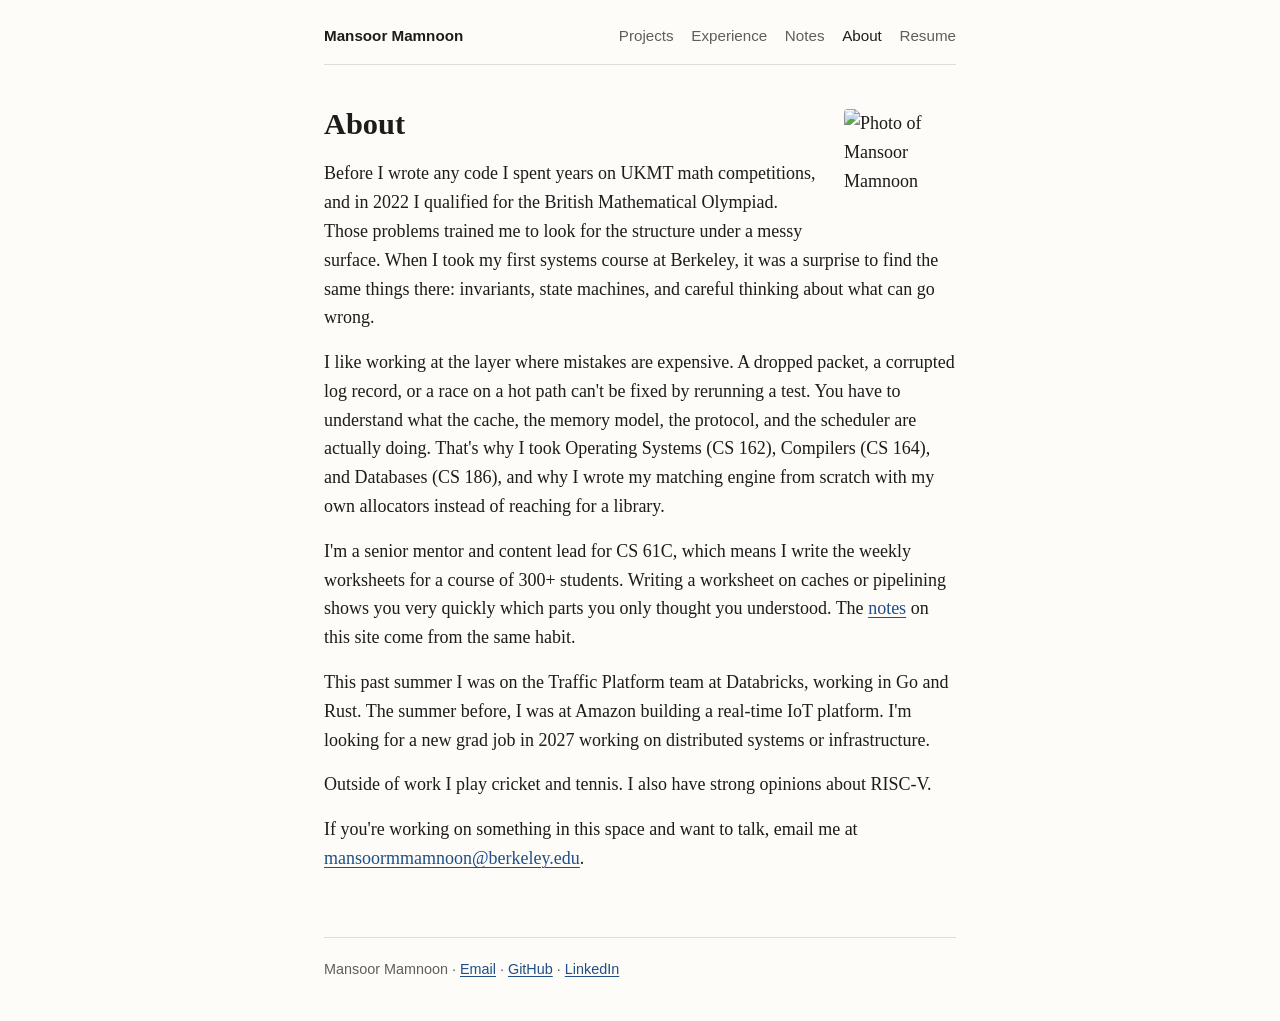
==== commit d3a546fb: "refactor: deslopify personal site into plain HTML - Replace the portfolio template (nav drawer, them" ====
--- a/about.html
+++ b/about.html
@@ -3,63 +3,30 @@
 <head>
   <meta charset="UTF-8">
   <meta name="viewport" content="width=device-width, initial-scale=1">
-  <title>About — Mansoor Mamnoon | Berkeley EECS Honors | Systems Engineer</title>
-  <meta name="description" content="Mansoor Mamnoon — UC Berkeley EECS Honors (2027), former Databricks & Amazon SWE intern, targeting new grad distributed systems / infra roles.">
+  <title>About | Mansoor Mamnoon</title>
+  <meta name="description" content="About Mansoor Mamnoon, UC Berkeley EECS Honors (2027), former Databricks and Amazon intern.">
   <meta name="robots" content="index, follow">
-  <meta property="og:title"       content="About Mansoor Mamnoon — Berkeley EECS Honors | Systems Engineer">
-  <meta property="og:description" content="UC Berkeley EECS Honors, Class of 2027. Former Databricks SWE Intern, Traffic Platform. Former Amazon SDE Intern. Targeting new grad roles in distributed systems and infrastructure.">
-  <meta property="og:image"       content="https://mansoor-mamnoon.github.io/preview.webp">
-  <meta property="og:url"         content="https://mansoor-mamnoon.github.io/about.html">
-  <meta property="og:type"        content="website">
-  <meta name="twitter:card"        content="summary_large_image">
-  <meta name="twitter:title"       content="About Mansoor Mamnoon — Berkeley EECS | Systems Engineer">
-  <meta name="twitter:description" content="UC Berkeley EECS Honors, Class of 2027. Former Databricks SWE Intern, Traffic Platform. Former Amazon SDE Intern. Distributed systems, infrastructure, secure AI tooling.">
-  <meta name="twitter:image"       content="https://mansoor-mamnoon.github.io/preview.webp">
-  <meta name="keywords" content="Mansoor Mamnoon, Berkeley CS, EECS honors, systems engineer, infrastructure engineer, eBPF developer, Linux kernel networking, vxlan-tracer, AI security, LLM security, C++ developer, Go developer, Rust developer, new grad 2027, UC Berkeley computer science">
+  <meta property="og:title" content="About Mansoor Mamnoon">
+  <meta property="og:description" content="UC Berkeley EECS Honors, Class of 2027. Former Databricks SWE Intern, Traffic Platform. Former Amazon SDE Intern.">
+  <meta property="og:image" content="https://mansoor-mamnoon.github.io/preview.webp">
+  <meta property="og:url" content="https://mansoor-mamnoon.github.io/about.html">
+  <meta property="og:type" content="website">
+  <meta name="twitter:card" content="summary_large_image">
+  <meta name="twitter:title" content="About Mansoor Mamnoon">
+  <meta name="twitter:description" content="UC Berkeley EECS Honors, Class of 2027. Former Databricks and Amazon intern.">
+  <meta name="twitter:image" content="https://mansoor-mamnoon.github.io/preview.webp">
   <link rel="canonical" href="https://mansoor-mamnoon.github.io/about.html">
   <link rel="alternate" type="text/plain" title="LLM-readable profile" href="https://mansoor-mamnoon.github.io/llms.txt">
-
-  <script type="application/ld+json">
-  {
-    "@context": "https://schema.org",
-    "@type": "Person",
-    "@id": "https://mansoor-mamnoon.github.io/#person",
-    "name": "Mansoor Mamnoon",
-    "url": "https://mansoor-mamnoon.github.io/",
-    "image": "https://mansoor-mamnoon.github.io/assets/Mansoor_Mamnoon_Headshot.jpeg",
-    "email": "mailto:mansoormmamnoon@berkeley.edu",
-    "description": "UC Berkeley EECS Honors student (Class of 2027), former Databricks SWE Intern on Traffic Platform (GCP network control plane, Go, Rust) and former Amazon SDE Intern. Builds distributed systems, low-latency C++ infrastructure, and ML security tooling.",
-    "jobTitle": "Computer Science Student",
-    "alumniOf": { "@type": "CollegeOrUniversity", "name": "University of California, Berkeley" },
-    "sameAs": [
-      "https://linkedin.com/in/mansoormamnoon",
-      "https://github.com/mansoor-mamnoon"
-    ],
-    "knowsAbout": [
-      "Distributed Systems", "C++", "Go", "Rust", "Low-Latency Systems",
-      "Backend Infrastructure", "ML Security", "High-Frequency Trading Systems",
-      "Networking", "Database Internals", "Compiler Design",
-      "Secure AI Tooling", "LLM Agent Security"
-    ]
-  }
-  </script>
   <script type="application/ld+json">
   {"@context":"https://schema.org","@type":"BreadcrumbList","itemListElement":[
     {"@type":"ListItem","position":1,"name":"Home","item":"https://mansoor-mamnoon.github.io/"},
     {"@type":"ListItem","position":2,"name":"About","item":"https://mansoor-mamnoon.github.io/about.html"}
   ]}
   </script>
-
-  <link rel="preconnect" href="https://fonts.googleapis.com">
-  <link rel="preconnect" href="https://fonts.gstatic.com" crossorigin>
-  <link href="https://fonts.googleapis.com/css2?family=Fraunces:ital,opsz,wght@0,9..144,400;0,9..144,600;1,9..144,400&family=DM+Sans:opsz,wght@9..40,400;9..40,500&family=JetBrains+Mono:wght@400&display=swap" rel="stylesheet">
   <link rel="stylesheet" href="style.css">
   <link rel="icon" type="image/svg+xml" href="favicon.svg">
   <link rel="icon" type="image/x-icon" href="favicon.ico">
   <link rel="apple-touch-icon" href="assets/apple-touch-icon.png">
-  <noscript><style>.reveal{opacity:1!important;transform:none!important}</style></noscript>
-  <script>(function(){var t=localStorage.getItem('theme');if(t==='light')document.documentElement.setAttribute('data-theme','light');})();</script>
-  <!-- Google Analytics -->
   <script async src="https://www.googletagmanager.com/gtag/js?id=G-E6BWCTKVQ3"></script>
   <script>
     window.dataLayer = window.dataLayer || [];
@@ -70,139 +37,38 @@
 </head>
 <body>
 
-<div id="scroll-progress" aria-hidden="true"></div>
-
-<div id="cmd-overlay" class="cmd-overlay" hidden role="dialog" aria-modal="true" aria-label="Command palette">
-  <div class="cmd-box">
-    <div class="cmd-input-wrap">
-      <span class="cmd-prompt" aria-hidden="true">›</span>
-      <input id="cmd-input" type="text" placeholder="Type a command..." autocomplete="off" spellcheck="false" aria-label="Command search">
-    </div>
-    <ul id="cmd-list" class="cmd-list" role="listbox"></ul>
-    <div class="cmd-footer" aria-hidden="true">
-      <span class="cmd-hint"><kbd>↑</kbd><kbd>↓</kbd> navigate</span>
-      <span class="cmd-hint"><kbd>↵</kbd> select</span>
-      <span class="cmd-hint"><kbd>esc</kbd> close</span>
-    </div>
-  </div>
-</div>
-
-<header>
-  <nav class="nav" aria-label="Site navigation">
-    <div class="nav-inner">
-      <a href="index.html" class="nav-logo" aria-label="Mansoor Mamnoon — Home">Mansoor Mamnoon</a>
-      <div class="nav-links">
-        <a href="projects.html" class="nav-link">Projects</a>
-        <a href="experience.html" class="nav-link">Experience</a>
-        <a href="notes.html" class="nav-link">Notes</a>
-        <a href="about.html" class="nav-link active">About</a>
-      </div>
-      <div class="nav-actions">
-        <a href="resume.html" class="nav-resume">Resume</a>
-        <button id="cmd-hint" class="nav-icon-btn nav-cmd-subtle" title="Command palette (⌘K)">⌘K</button>
-        <button id="theme-toggle" class="nav-icon-btn" aria-label="Toggle theme">◐</button>
-      </div>
-      <button id="nav-hamburger" class="nav-hamburger" aria-label="Open menu" aria-expanded="false" aria-controls="nav-drawer">☰</button>
-    </div>
+<header class="site-header">
+  <a class="site-name" href="index.html">Mansoor Mamnoon</a>
+  <nav aria-label="Site">
+    <a href="projects.html">Projects</a>
+    <a href="experience.html">Experience</a>
+    <a href="notes.html">Notes</a>
+    <a href="about.html" aria-current="page">About</a>
+    <a href="resume.html">Resume</a>
   </nav>
-  <div id="nav-drawer" class="nav-drawer">
-    <a href="projects.html" class="nav-link">Projects</a>
-    <a href="experience.html" class="nav-link">Experience</a>
-    <a href="notes.html" class="nav-link">Notes</a>
-    <a href="about.html" class="nav-link">About</a>
-    <a href="resume.html" class="nav-resume">Resume</a>
-  </div>
 </header>
 
 <main>
-  <div class="page">
+  <img class="photo" src="assets/Mansoor_Mamnoon_Headshot.jpeg" alt="Photo of Mansoor Mamnoon" width="112" height="112">
 
-    <!-- ── Header ──────────────────────────────────────────────── -->
-    <div class="about-header">
-      <img
-        src="assets/Mansoor_Mamnoon_Headshot.jpeg"
-        alt="Mansoor Mamnoon"
-        class="about-photo"
-        width="80" height="80"
-        loading="eager"
-        onerror="this.style.display='none'"
-      >
-      <div>
-        <h1 class="about-name">Mansoor Mamnoon</h1>
-        <p class="about-sub">Berkeley EECS Honors · Class of 2027</p>
-      </div>
-    </div>
+  <h1>About</h1>
 
-    <!-- ── Story ───────────────────────────────────────────────── -->
-    <div class="about-story">
+  <p>Before I wrote any code I spent years on UKMT math competitions, and in 2022 I qualified for the British Mathematical Olympiad. Those problems trained me to look for the structure under a messy surface. When I took my first systems course at Berkeley, it was a surprise to find the same things there: invariants, state machines, and careful thinking about what can go wrong.</p>
 
-      <p>Before I wrote code, I spent years on UKMT math competitions — evenings on problems where the only tools are attention and patience, and the only reward is the feeling of the solution clicking into place. That habit of looking for structure under a complicated surface is still how I approach engineering. When I arrived at Berkeley and took my first systems course, I wasn't learning something entirely new: I was learning that the things I already found beautiful — invariants, state machines, careful reasoning about what can go wrong — had been hiding inside computer architecture the whole time.</p>
+  <p>I like working at the layer where mistakes are expensive. A dropped packet, a corrupted log record, or a race on a hot path can't be fixed by rerunning a test. You have to understand what the cache, the memory model, the protocol, and the scheduler are actually doing. That's why I took Operating Systems (CS 162), Compilers (CS 164), and Databases (CS 186), and why I wrote my matching engine from scratch with my own allocators instead of reaching for a library.</p>
 
-      <p>I gravitate toward the layer of software where decisions are irreversible. A dropped packet, a corrupt log record, a race condition on a hot path — these are not bugs you fix with a unit test and a redeploy. They require understanding the machine at every level: the cache hierarchy, the memory model, the protocol, the scheduler. That's what drew me to OS 162, Compilers 164, and DB 186, and to building a C++20 matching engine from scratch with slab allocators and CPU pinning rather than reaching for a library. The interesting engineering is in the gap between what the abstraction promises and what the hardware actually does.</p>
+  <p>I'm a senior mentor and content lead for CS 61C, which means I write the weekly worksheets for a course of 300+ students. Writing a worksheet on caches or pipelining shows you very quickly which parts you only thought you understood. The <a href="notes.html">notes</a> on this site come from the same habit.</p>
 
-      <p>I became a CS 61C Senior Mentor and Content Lead because teaching forces honesty. You can bluff through an interview question about cache associativity; you cannot bluff through writing a worksheet for 300 students who will immediately notice if your explanation of false sharing is wrong. Writing the CS 61C worksheet on memory hierarchy and pipelining taught me things about those topics that three semesters of coursework hadn't. The notes page on this site is mostly me doing the same thing privately — writing a clear sentence about something until the sentence stops being wrong.</p>
+  <p>This past summer I was on the Traffic Platform team at Databricks, working in Go and Rust. The summer before, I was at Amazon building a real-time IoT platform. I'm looking for a new grad job in 2027 working on distributed systems or infrastructure.</p>
 
-      <p>This past summer I joined <strong>Databricks' Traffic Platform</strong> team, working on the networking, security, and performance layer for large-scale distributed infrastructure in Go and Rust. Before that I spent a summer at <strong>Amazon</strong> building a real-time IoT platform. The common thread in the work I find most interesting: systems where correctness and performance are in tension, and getting both right requires understanding what's actually happening below the interface. I'm looking for a 2027 new-grad distributed systems or infrastructure engineering role where that tension is the whole job.</p>
+  <p>Outside of work I play cricket and tennis. I also have strong opinions about RISC-V.</p>
 
-      <p>Outside of engineering, I play cricket and tennis, follow both poorly, and have strong opinions about RISC-V and moderate opinions about everything else. I think the most underrated quality in an engineer is being genuinely useful to the people around you — clear in code review, honest about what you don't know, good at making the person next to you faster. That's what I'm trying to build toward.</p>
-
-    </div>
-
-    <!-- ── Quick Facts ─────────────────────────────────────────── -->
-    <div class="about-facts-grid">
-      <div class="about-fact">
-        <span class="about-fact-label">currently</span>
-        <span class="about-fact-value">Berkeley EECS Honors, GPA 3.973</span>
-      </div>
-      <div class="about-fact">
-        <span class="about-fact-label">most recently</span>
-        <span class="about-fact-value">Databricks Traffic Platform SWE Intern, Bellevue WA (May–Aug 2026)</span>
-      </div>
-      <div class="about-fact">
-        <span class="about-fact-label">previously</span>
-        <span class="about-fact-value">Amazon SDE Intern · BAIR AUTOLab Researcher · CS 61C Senior Mentor · Data 8 Tutor</span>
-      </div>
-      <div class="about-fact">
-        <span class="about-fact-label">background</span>
-        <span class="about-fact-value"> UKMT British Math Olympiad Qualifier</span>
-      </div>
-      <div class="about-fact">
-        <span class="about-fact-label">outside work</span>
-        <span class="about-fact-value">Cricket, tennis, reading about distributed systems for fun</span>
-      </div>
-      <div class="about-fact">
-        <span class="about-fact-label">looking for</span>
-        <span class="about-fact-value">2027 new grad — distributed systems, infra, low-latency, compilers</span>
-      </div>
-    </div>
-
-    <!-- ── Contact ─────────────────────────────────────────────── -->
-    <div class="about-contact">
-      <p class="about-contact-note">If you're working on something in distributed systems, infrastructure, or secure AI tooling and want to talk — I'm always up for it.</p>
-      <div class="btn-group">
-        <a href="mailto:mansoormmamnoon@berkeley.edu" class="btn btn-primary">Email me →</a>
-        <a href="https://linkedin.com/in/mansoormamnoon" class="btn" target="_blank" rel="noopener">LinkedIn ↗</a>
-        <a href="resume.html" class="btn">Resume →</a>
-      </div>
-    </div>
-
-  </div>
+  <p>If you're working on something in this space and want to talk, email me at <a href="mailto:mansoormmamnoon@berkeley.edu">mansoormmamnoon@berkeley.edu</a>.</p>
 </main>
 
-<footer class="footer">
-  <div class="footer-inner">
-    <p class="footer-copy">© 2026 Mansoor Mamnoon</p>
-    <nav class="footer-links">
-      <a href="notes.html" class="footer-link">Notes</a>
-      <a href="https://github.com/mansoor-mamnoon" class="footer-link" target="_blank" rel="noopener">GitHub ↗</a>
-      <a href="https://linkedin.com/in/mansoormamnoon" class="footer-link" target="_blank" rel="noopener">LinkedIn ↗</a>
-      <a href="mailto:mansoormmamnoon@berkeley.edu" class="footer-link">Email</a>
-      <a href="assets/Mansoor_Mamnoon_Resume.pdf" class="footer-link" target="_blank" rel="noopener">Resume ↓</a>
-    </nav>
-  </div>
+<footer class="site-footer">
+  <p>Mansoor Mamnoon &middot; <a href="mailto:mansoormmamnoon@berkeley.edu">Email</a> &middot; <a href="https://github.com/mansoor-mamnoon">GitHub</a> &middot; <a href="https://linkedin.com/in/mansoormamnoon">LinkedIn</a></p>
 </footer>
 
-<div id="toast" class="toast" role="status" aria-live="polite"></div>
-<script src="main.js"></script>
 </body>
 </html>
--- a/style.css
+++ b/style.css
@@ -1,1912 +1,147 @@
-/* ============================================================
-   style.css — Mansoor Mamnoon — Route Table Portfolio
-   Fonts: Fraunces (headings) · DM Sans (body) · JetBrains Mono (code/tables)
-   Dark:  Charcoal Plum + Bone + Signal Orange
-   Light: Bone Light + Clay Red + Eucalyptus
-   ============================================================ */
+/* style.css for mansoor-mamnoon.github.io
+   One column, system fonts, follows the OS light/dark setting. */
 
-@layer reset, tokens, base, layout, components, utilities;
+:root {
+  --bg: #fdfcf9;
+  --text: #1d1c1a;
+  --muted: #625d56;
+  --rule: #e2ded6;
+  --link: #1f4f86;
+  --code-bg: #f0ede6;
 
-@property --gradient-angle {
-  syntax: '<angle>';
-  inherits: false;
-  initial-value: 135deg;
+  --serif: "Iowan Old Style", "Charter", "Bitstream Charter", Georgia, serif;
+  --sans: -apple-system, BlinkMacSystemFont, "Segoe UI", Helvetica, Arial, sans-serif;
+  --mono: ui-monospace, "SF Mono", Menlo, Consolas, monospace;
 }
 
-/* ============================================================
-   RESET
-   ============================================================ */
-@layer reset {
-  *, *::before, *::after { box-sizing: border-box; margin: 0; padding: 0; }
-  html { -webkit-text-size-adjust: 100%; tab-size: 4; }
-  img, video, svg { display: block; max-width: 100%; }
-  input, button, textarea, select { font: inherit; }
-  p, h1, h2, h3, h4 { overflow-wrap: break-word; }
-  button { cursor: pointer; background: none; border: none; }
-  a { color: inherit; }
-  ul, ol { list-style: none; }
-}
-
-/* ============================================================
-   DESIGN TOKENS
-   ============================================================ */
-@layer tokens {
+@media (prefers-color-scheme: dark) {
   :root {
-    /* ── Dar1k mode (default): Charcoal Plum + Bone + Signal Orange ── */
-    --bg:           #15111c;
-    --surface:      #211a2b;
-    --surface-soft: #2a2135;
-    --surface-muted:#191420;
-
-    --text:         #f4efe7;
-    --muted:        #a99bb5;
-    --muted-dim:    #7f718b;
-
-    --border:       #3a3047;
-    --border-dim:   #2e2540;
-
-    --accent:       #ff8a4c;   /* signal orange — primary CTAs, active nav, left-border highlights */
-    --accent-2:     #c7f464;   /* acid pistachio — route paths, technical mono highlights */
-    --metric:       #91e6b3;   /* soft mint — numeric metrics */
-    --danger:       #ff6b6b;
-
-    /* Derived semi-transparent tints */
-    --accent-glow:  color-mix(in srgb, var(--accent)   12%, transparent);
-    --accent-dim:   color-mix(in srgb, var(--accent-2)  7%, transparent);
-    --accent-mid:   color-mix(in srgb, var(--accent-2) 14%, transparent);
-    --metric-dim:   color-mix(in srgb, var(--metric)    8%, transparent);
-
-    /* Typography */
-    --font-serif: 'Fraunces', Georgia, 'Times New Roman', serif;
-    --font-sans:  'DM Sans', system-ui, -apple-system, sans-serif;
-    --font-mono:  'JetBrains Mono', 'Cascadia Code', 'Fira Code', monospace;
-
-    /* Spacing */
-    --s1: 0.25rem;  --s2: 0.5rem;   --s3: 0.75rem;  --s4: 1rem;
-    --s5: 1.25rem;  --s6: 1.5rem;   --s8: 2rem;     --s10: 2.5rem;
-    --s12: 3rem;    --s16: 4rem;    --s20: 5rem;    --s24: 6rem;
-
-    /* Layout */
-    --nav-h: 56px;
-    --max-w: 1080px;
-    --content-px: clamp(1rem, 4vw, 2.5rem);
-    --radius: 4px;      /* cards, containers, panels, media */
-    --radius-sm: 2px;   /* chips, badges, pills, small controls */
-
-    /* Transitions */
-    --t: 120ms ease;
-    --t-slow: 280ms ease;
-  }
-
-  [data-theme="light"] {
-    /* ── Light mode: Bone Light + Clay Red + Eucalyptus ── */
-    --bg:           #f4eadc;
-    --surface:      #fff8ec;
-    --surface-soft: #eadcc8;
-    --surface-muted:#efe2cf;
-
-    --text:         #231916;
-    --muted:        #74665d;
-    --muted-dim:    #9a8b80;
-
-    --border:       #dbcab8;
-    --border-dim:   #e8d8c6;
-
-    --accent:       #b7412e;   /* clay red — primary CTAs, active nav */
-    --accent-2:     #315c54;   /* eucalyptus — route paths, technical highlights */
-    --metric:       #26735d;   /* muted green — metrics */
-    --danger:       #b7412e;
-
-    /* Derived */
-    --accent-glow:  color-mix(in srgb, var(--accent)   10%, transparent);
-    --accent-dim:   color-mix(in srgb, var(--accent-2)  8%, transparent);
-    --accent-mid:   color-mix(in srgb, var(--accent-2) 15%, transparent);
-    --metric-dim:   color-mix(in srgb, var(--metric)    8%, transparent);
+    --bg: #171614;
+    --text: #e6e3dd;
+    --muted: #a39e95;
+    --rule: #34312d;
+    --link: #93b8e8;
+    --code-bg: #25231f;
   }
 }
 
-/* ============================================================
-   BASE
-   ============================================================ */
-@layer base {
-  html { background: var(--bg); scroll-behavior: smooth; overflow-x: clip; }
+* { box-sizing: border-box; }
 
-  body {
-    font-family: var(--font-sans);
-    background: var(--bg);
-    color: var(--text);
-    font-size: 1rem;
-    line-height: 1.65;
-    min-height: 100vh;
-    -webkit-font-smoothing: antialiased;
-    transition: background var(--t-slow), color var(--t-slow);
-    position: relative;
-  }
+html { background: var(--bg); }
 
-  /* Engineering-paper grid texture */
-  body::before {
-    content: "";
-    position: fixed;
-    inset: 0;
-    pointer-events: none;
-    z-index: -1;
-    background-image:
-      linear-gradient(color-mix(in srgb, var(--border) 18%, transparent) 1px, transparent 1px),
-      linear-gradient(90deg, color-mix(in srgb, var(--border) 18%, transparent) 1px, transparent 1px);
-    background-size: 48px 48px;
-    opacity: 0.18;
-  }
-
-  [data-theme="light"] body::before { opacity: 0.12; }
-
-  /* Serif only for major display text */
-  h1, h2, h3 {
-    font-family: var(--font-serif);
-    font-weight: 400;
-    line-height: 1.2;
-    font-optical-sizing: auto;
-  }
-
-  h4, h5, h6 {
-    font-family: var(--font-mono);
-    font-size: 0.68rem;
-    letter-spacing: 0.14em;
-    text-transform: uppercase;
-    color: var(--muted);
-    font-weight: 400;
-  }
-
-  a { text-decoration: none; transition: color var(--t); }
-
-  code {
-    font-family: var(--font-mono);
-    font-size: 0.85em;
-    color: var(--metric);
-    background: var(--metric-dim);
-    padding: 0.1em 0.35em;
-    border-radius: var(--radius);
-  }
-
-  /* Prose links (notes, about story) */
-  .note-body a,
-  .about-story a {
-    color: var(--accent-2);
-    text-decoration: underline;
-    text-decoration-color: color-mix(in srgb, var(--accent-2) 40%, transparent);
-  }
-
-  ::selection { background: var(--accent); color: var(--bg); }
-
-  :focus-visible {
-    outline: 2px solid var(--accent);
-    outline-offset: 3px;
-    border-radius: var(--radius);
-  }
-
-  ::-webkit-scrollbar { width: 5px; }
-  ::-webkit-scrollbar-track { background: var(--bg); }
-  ::-webkit-scrollbar-thumb { background: var(--border); border-radius: var(--radius-sm); }
-  ::-webkit-scrollbar-thumb:hover { background: var(--muted-dim); }
+body {
+  margin: 0 auto;
+  max-width: 42rem;
+  padding: 0 1.25rem;
+  background: var(--bg);
+  color: var(--text);
+  font-family: var(--serif);
+  font-size: 1.125rem;
+  line-height: 1.6;
+  -webkit-text-size-adjust: 100%;
 }
 
-/* ============================================================
-   LAYOUT
-   ============================================================ */
-@layer layout {
+a { color: var(--link); text-underline-offset: 0.15em; text-decoration-thickness: 1px; }
+a:hover { text-decoration-thickness: 2px; }
 
-  /* ── Scroll Progress (pure CSS scroll-driven) ──────────── */
-  #scroll-progress {
-    position: fixed;
-    top: 0; left: 0; right: 0;
-    height: 2px;
-    background: var(--accent);
-    transform-origin: left center;
-    transform: scaleX(0);
-    z-index: 2000;
-  }
+h1, h2, h3 { line-height: 1.25; font-weight: 600; }
+h1 { font-size: 1.9rem; margin: 0 0 1rem; }
+h2 { font-size: 1.35rem; margin: 2.75rem 0 0.75rem; }
+h3 { font-size: 1.125rem; margin: 1.75rem 0 0.25rem; }
 
-  @supports (animation-timeline: scroll()) {
-    #scroll-progress {
-      animation: grow-progress linear both;
-      animation-timeline: scroll(root block);
-    }
-    @keyframes grow-progress { to { transform: scaleX(1); } }
-  }
+p, ul, ol { margin: 0 0 1rem; }
+ul, ol { padding-left: 1.25rem; }
+li { margin-bottom: 0.35rem; }
 
-  /* ── Nav ─────────────────────────────────────────────────── */
-  .nav {
-    position: sticky;
-    top: 0;
-    z-index: 1000;
-    height: var(--nav-h);
-    background: var(--bg);
-    border-bottom: 1px solid var(--border-dim);
-    display: flex;
-    align-items: center;
-    padding: 0 var(--content-px);
-    transition: background var(--t-slow), border-color var(--t-slow);
-  }
-
-  .nav-inner {
-    width: 100%;
-    max-width: var(--max-w);
-    margin: 0 auto;
-    display: flex;
-    align-items: center;
-    gap: var(--s5);
-  }
-
-  .nav-logo {
-    font-family: var(--font-serif);
-    font-size: 0.95rem;
-    letter-spacing: 0.01em;
-    color: var(--text);
-    font-weight: 400;
-    flex-shrink: 0;
-    text-decoration: none;
-    transition: color var(--t);
-    font-optical-sizing: auto;
-  }
-  .nav-logo:hover { color: var(--accent); }
-
-  .nav-links {
-    display: flex;
-    align-items: center;
-    gap: var(--s5);
-    margin-left: auto;
-  }
-
-  .nav-link {
-    font-family: var(--font-sans);
-    font-size: 0.82rem;
-    color: var(--muted);
-    text-decoration: none;
-    transition: color var(--t);
-  }
-
-  .nav-link:hover { color: var(--text); }
-  .nav-link.active { color: var(--accent); }
-
-  .nav-resume {
-    font-family: var(--font-sans);
-    font-size: 0.82rem;
-    font-weight: 500;
-    color: var(--text);
-    border: 1px solid var(--border);
-    padding: 0.28rem 0.65rem;
-    border-radius: var(--radius-sm);
-    transition: border-color var(--t), color var(--t);
-    text-decoration: none;
-    white-space: nowrap;
-  }
-
-  .nav-resume:hover, .nav-resume.active { border-color: var(--accent); color: var(--accent); }
-
-  .nav-actions {
-    display: flex;
-    align-items: center;
-    gap: var(--s2);
-    margin-left: var(--s3);
-  }
-
-  .nav-icon-btn {
-    color: var(--muted);
-    padding: var(--s1);
-    transition: color var(--t);
-    display: flex;
-    align-items: center;
-    justify-content: center;
-    line-height: 1;
-    font-size: 0.9rem;
-  }
-
-  .nav-icon-btn:hover { color: var(--text); }
-
-  .nav-cmd-subtle {
-    font-family: var(--font-mono);
-    font-size: 0.62rem;
-    color: var(--muted-dim);
-    border: 1px solid var(--border-dim);
-    padding: 0.18rem 0.45rem;
-    border-radius: var(--radius-sm);
-    letter-spacing: 0.04em;
-    opacity: 0.45;
-    transition: color var(--t), border-color var(--t), opacity var(--t);
-  }
-  .nav-cmd-subtle:hover { color: var(--muted); border-color: var(--border); opacity: 1; }
-
-  @media (max-width: 760px) {
-    .nav-cmd-subtle { display: none; }
-  }
-
-  .nav-hamburger {
-    display: none;
-    color: var(--muted);
-    font-size: 1.4rem;
-    line-height: 1;
-    margin-left: auto;
-    transition: color var(--t);
-  }
-  .nav-hamburger:hover { color: var(--text); }
-
-  .nav-drawer {
-    display: none;
-    position: fixed;
-    top: var(--nav-h);
-    left: 0; right: 0;
-    background: var(--surface);
-    border-bottom: 1px solid var(--border);
-    padding: var(--s6) var(--content-px);
-    z-index: 999;
-    flex-direction: column;
-    gap: var(--s4);
-  }
-
-  .nav-drawer.open { display: flex; }
-
-  .nav-drawer .nav-link {
-    font-size: 0.95rem;
-    color: var(--text);
-    padding: var(--s2) 0;
-    border-bottom: 1px solid var(--border-dim);
-  }
-
-  .nav-drawer .nav-resume { display: inline-block; margin-top: var(--s2); }
-
-  @media (max-width: 700px) {
-    .nav-links, .nav-actions { display: none; }
-    .nav-hamburger { display: block; }
-  }
-
-  /* ── Page Wrapper ─────────────────────────────────────────── */
-  .page {
-    max-width: var(--max-w);
-    margin: 0 auto;
-    padding: var(--s12) var(--content-px) var(--s24);
-  }
-
-  /* ── Section Label ────────────────────────────────────────── */
-  .section-label {
-    font-family: var(--font-mono);
-    font-size: 0.65rem;
-    letter-spacing: 0.18em;
-    text-transform: uppercase;
-    color: var(--muted-dim);
-    padding-bottom: var(--s3);
-    border-bottom: 1px solid var(--border);
-  }
-
-  .section-kicker {
-    font-family: var(--font-mono);
-    font-size: 0.72rem;
-    color: var(--muted-dim);
-    margin: var(--s3) 0 var(--s5);
-    line-height: 1.5;
-    max-width: 560px;
-  }
-
-  /* ── Footer ───────────────────────────────────────────────── */
-  .footer {
-    border-top: 1px solid var(--border-dim);
-    padding: var(--s8) var(--content-px);
-    margin-top: var(--s24);
-  }
-
-  .footer-inner {
-    max-width: var(--max-w);
-    margin: 0 auto;
-    display: flex;
-    align-items: center;
-    justify-content: space-between;
-    gap: var(--s4);
-    flex-wrap: wrap;
-  }
-
-  .footer-copy {
-    font-family: var(--font-mono);
-    font-size: 0.68rem;
-    color: var(--muted-dim);
-  }
-
-  .footer-links { display: flex; gap: var(--s5); flex-wrap: wrap; }
-
-  .footer-link {
-    font-family: var(--font-mono);
-    font-size: 0.68rem;
-    color: var(--muted);
-    transition: color var(--t);
-  }
-
-  .footer-link:hover { color: var(--accent); }
+code {
+  font-family: var(--mono);
+  font-size: 0.85em;
+  background: var(--code-bg);
+  padding: 0.05em 0.3em;
+  border-radius: 3px;
 }
 
-/* ============================================================
-   COMPONENTS
-   ============================================================ */
-@layer components {
+img { max-width: 100%; height: auto; }
 
-  /* ── Buttons ──────────────────────────────────────────────── */
-  .btn {
-    display: inline-flex;
-    align-items: center;
-    gap: 0.45rem;
-    padding: 0.45rem 1rem;
-    border: 1px solid var(--border);
-    background: transparent;
-    color: var(--muted);
-    font-family: var(--font-mono);
-    font-size: 0.72rem;
-    letter-spacing: 0.06em;
-    text-transform: uppercase;
-    text-decoration: none;
-    cursor: pointer;
-    transition: border-color var(--t), color var(--t), background var(--t), transform var(--t);
-    white-space: nowrap;
-  }
+/* Header and footer */
 
-  .btn:hover {
-    border-color: var(--accent);
-    color: var(--accent);
-    background: var(--accent-glow);
-  }
-
-  .btn-primary {
-    background: var(--accent);
-    border-color: var(--accent);
-    color: var(--bg);
-  }
-
-  [data-theme="light"] .btn-primary { color: #fff8ec; }
-
-  .btn-primary:hover {
-    transform: translateY(-1px);
-    filter: brightness(1.06);
-    color: var(--bg);
-  }
-
-  [data-theme="light"] .btn-primary:hover { color: #fff8ec; }
-
-  .btn-group { display: flex; flex-wrap: wrap; gap: var(--s3); }
-
-  /* ── Badges ───────────────────────────────────────────────── */
-  .badge {
-    font-family: var(--font-mono);
-    font-size: 0.62rem;
-    letter-spacing: 0.05em;
-    padding: 0.18rem 0.5rem;
-    border-radius: var(--radius-sm);
-    white-space: nowrap;
-    background: transparent;
-    border: 1px solid var(--border);
-    color: var(--muted);
-  }
-
-  .badge-hot, .badge-intern, .badge-incoming, .badge-security, .badge-perf, .badge-metric {
-    color: var(--accent);
-    border-color: color-mix(in srgb, var(--accent) 40%, transparent);
-  }
-
-  .badge-tools, .badge-ml {
-    color: var(--accent-2);
-    border-color: color-mix(in srgb, var(--accent-2) 35%, transparent);
-  }
-
-  .badge-neutral {
-    color: var(--muted-dim);
-    border-color: var(--border);
-  }
-
-  /* ── Identity (Hero) ──────────────────────────────────────── */
-  .identity {
-    padding: var(--s12) 0 var(--s10);
-    border-bottom: 1px solid var(--border);
-  }
-
-  .identity-meta {
-    font-family: var(--font-mono);
-    font-size: 0.72rem;
-    color: var(--muted);
-    letter-spacing: 0.04em;
-    margin-bottom: var(--s4);
-    display: flex;
-    align-items: center;
-    gap: var(--s3);
-    flex-wrap: wrap;
-  }
-
-  /* Blinking block cursor */
-  .identity-meta::before {
-    content: '▋';
-    font-family: var(--font-mono);
-    font-size: 0.85rem;
-    color: var(--accent);
-    animation: cursor-blink 1.2s step-end infinite;
-    flex-shrink: 0;
-    line-height: 1;
-  }
-
-  @keyframes cursor-blink {
-    0%, 100% { opacity: 1; }
-    50%       { opacity: 0; }
-  }
-
-  .identity-name {
-    font-size: clamp(2rem, 5vw, 3rem);
-    font-weight: 400;
-    margin-bottom: var(--s3);
-    letter-spacing: -0.01em;
-    font-optical-sizing: auto;
-  }
-
-  .identity-role {
-    font-family: var(--font-mono);
-    font-size: 0.82rem;
-    color: var(--muted);
-    margin-bottom: var(--s6);
-    letter-spacing: 0.02em;
-  }
-
-  .identity-proof {
-    display: flex;
-    flex-direction: column;
-    gap: var(--s3);
-    max-width: 660px;
-    margin-bottom: var(--s8);
-  }
-
-  .identity-proof p {
-    font-size: 0.95rem;
-    color: var(--text);
-    line-height: 1.65;
-    padding-left: var(--s4);
-    border-left: 2px solid var(--border);
-    transition: border-color var(--t);
-  }
-
-  .identity-proof p:hover { border-left-color: var(--accent); }
-
-  .identity-proof strong {
-    color: var(--text);
-    font-weight: 500;
-  }
-
-  .identity-photo {
-    width: 68px;
-    height: 68px;
-    border-radius: 50%;
-    object-fit: cover;
-    border: 2px solid var(--border);
-    margin-bottom: var(--s5);
-    display: block;
-  }
-
-  /* ── 5-Second Scan Block ─────────────────────────────────── */
-  .scan-card {
-    padding: var(--s6) 0;
-    border-bottom: 1px solid var(--border);
-  }
-
-  .scan-grid {
-    display: flex;
-    flex-wrap: wrap;
-    gap: var(--s2) var(--s5);
-    margin-top: var(--s4);
-  }
-
-  .scan-grid span {
-    font-family: var(--font-mono);
-    font-size: 0.78rem;
-    color: var(--muted);
-    padding: 0.3rem 0.7rem;
-    border: 1px solid var(--border-dim);
-    border-radius: var(--radius-sm);
-    transition: border-color var(--t), color var(--t);
-  }
-
-  .scan-grid span:hover { border-color: var(--border); color: var(--text); }
-
-  /* ── Routes / Signal Table ──────────────────────────────── */
-  .routes {
-    padding: var(--s10) 0;
-    border-bottom: 1px solid var(--border);
-  }
-
-  .routes-outer {
-    display: grid;
-    grid-template-columns: 1fr 220px;
-    gap: var(--s8);
-    align-items: start;
-  }
-
-  @media (max-width: 860px) {
-    .routes-outer { grid-template-columns: 1fr; }
-    .route-preview { display: none !important; }
-  }
-
-  .routes-head {
-    display: grid;
-    grid-template-columns: 2fr 100px 1.6fr 1.2fr 1.5rem;
-    gap: var(--s4);
-    padding: var(--s3) 0;
-    font-family: var(--font-mono);
-    font-size: 0.62rem;
-    letter-spacing: 0.12em;
-    text-transform: uppercase;
-    color: var(--muted-dim);
-    border-bottom: 1px solid var(--border-dim);
-  }
-
-  .route-row {
-    display: grid;
-    grid-template-columns: 2fr 100px 1.6fr 1.2fr 1.5rem;
-    gap: var(--s4);
-    padding: 0.65rem 0;
-    border-bottom: 1px solid var(--border-dim);
-    text-decoration: none;
-    color: inherit;
-    align-items: center;
-    border-left: 2px solid transparent;
-    padding-left: 0;
-    transition: border-color var(--t), background var(--t), padding var(--t);
-  }
-
-  .route-row:hover,
-  .route-row:focus-visible {
-    border-left-color: var(--accent);
-    background: var(--surface-soft);
-    padding-left: var(--s3);
-  }
-
-  .route-row:hover .route-path { color: var(--accent-2); }
-  .route-row:hover .route-arrow { color: var(--accent); opacity: 1; }
-
-  .route-path {
-    font-family: var(--font-mono);
-    font-size: 0.8rem;
-    color: var(--accent-2);
-    transition: color var(--t);
-  }
-
-  .route-signal {
-    font-family: var(--font-mono);
-    font-size: 0.75rem;
-    color: var(--muted);
-  }
-
-  .route-tech {
-    font-family: var(--font-mono);
-    font-size: 0.68rem;
-    color: var(--muted-dim);
-  }
-
-  .route-arrow {
-    font-family: var(--font-mono);
-    font-size: 0.8rem;
-    color: var(--accent);
-    opacity: 0;
-    transition: opacity var(--t), color var(--t);
-    text-align: right;
-  }
-
-  /* Route Preview Panel */
-  .route-preview {
-    position: sticky;
-    top: calc(var(--nav-h) + var(--s6));
-    padding: var(--s5);
-    background: var(--surface);
-    border: 1px solid var(--border);
-    border-radius: var(--radius);
-    opacity: 0;
-    transform: translateY(4px);
-    pointer-events: none;
-    transition: opacity 0.15s ease, transform 0.15s ease;
-    min-height: 140px;
-  }
-
-  .route-preview.visible {
-    opacity: 1;
-    transform: translateY(0);
-  }
-
-  .preview-label {
-    font-family: var(--font-mono);
-    font-size: 0.58rem;
-    letter-spacing: 0.16em;
-    text-transform: uppercase;
-    color: var(--accent);
-    margin-bottom: var(--s3);
-  }
-
-  .preview-name {
-    font-family: var(--font-serif);
-    font-size: 1rem;
-    color: var(--text);
-    margin-bottom: var(--s2);
-    font-optical-sizing: auto;
-  }
-
-  .preview-desc {
-    font-size: 0.8rem;
-    color: var(--muted);
-    line-height: 1.6;
-    margin-bottom: var(--s3);
-  }
-
-  .preview-tech {
-    font-family: var(--font-mono);
-    font-size: 0.68rem;
-    color: var(--accent-2);
-  }
-
-  @media (max-width: 700px) {
-    .routes-head { display: none; }
-    .route-row {
-      grid-template-columns: 1fr 1.5rem;
-      grid-template-rows: auto auto;
-      gap: var(--s1) var(--s2);
-      padding: 0.75rem 0;
-    }
-    .route-path   { grid-column: 1; grid-row: 1; }
-    .route-row > span:nth-child(2) { display: none; }
-    .route-signal { grid-column: 1; grid-row: 2; font-size: 0.72rem; }
-    .route-tech   { display: none; }
-    .route-arrow  { grid-column: 2; grid-row: 1 / span 2; opacity: 1; align-self: center; }
-    .route-row:hover, .route-row:focus-visible { padding-left: var(--s2); }
-  }
-
-  /* ── Experience Bullets ─────────────────────────────────── */
-  .exp-bullets {
-    margin-top: var(--s2);
-    display: flex;
-    flex-direction: column;
-    gap: var(--s2);
-  }
-
-  .exp-bullets li {
-    font-size: 0.85rem;
-    color: var(--muted);
-    line-height: 1.6;
-    padding-left: var(--s4);
-    position: relative;
-  }
-
-  .exp-bullets li::before {
-    content: '–';
-    position: absolute;
-    left: 0;
-    color: var(--muted-dim);
-    font-family: var(--font-mono);
-  }
-
-  /* ── Project Logos ───────────────────────────────────────── */
-  .system-logo {
-    width: 26px;
-    height: 26px;
-    border-radius: var(--radius);
-    object-fit: cover;
-    flex-shrink: 0;
-    border: 1px solid var(--border-dim);
-  }
-
-  .proj-logo {
-    width: 20px;
-    height: 20px;
-    border-radius: var(--radius-sm);
-    object-fit: cover;
-    flex-shrink: 0;
-    border: 1px solid var(--border-dim);
-  }
-
-  /* ── Profile Strip (experience page header) ─────────────── */
-  .profile-strip {
-    display: flex;
-    flex-wrap: wrap;
-    gap: var(--s2) var(--s5);
-    padding: var(--s6) 0;
-    border-bottom: 1px solid var(--border);
-    align-items: center;
-    margin-bottom: var(--s8);
-  }
-
-  .profile-strip span {
-    font-family: var(--font-mono);
-    font-size: 0.75rem;
-    color: var(--muted);
-    position: relative;
-  }
-
-  .profile-strip span:first-child { color: var(--text); font-weight: 500; }
-
-  .profile-strip span:not(:first-child)::before {
-    content: '·';
-    margin-right: var(--s5);
-    color: var(--border);
-  }
-
-  /* ── System Records ──────────────────────────────────────── */
-  .systems {
-    padding: var(--s10) 0;
-    border-bottom: 1px solid var(--border);
-  }
-
-  .system-record {
-    padding: var(--s6) 0;
-    border-bottom: 1px solid var(--border-dim);
-  }
-
-  .system-record:first-of-type { padding-top: var(--s5); }
-  .system-record:last-of-type { border-bottom: none; }
-
-  .system-header {
-    display: flex;
-    align-items: baseline;
-    justify-content: space-between;
-    gap: var(--s4);
-    margin-bottom: var(--s2);
-  }
-
-  .system-name {
-    font-family: var(--font-serif);
-    font-size: 1.12rem;
-    font-weight: 400;
-    font-optical-sizing: auto;
-  }
-
-  .system-link {
-    font-family: var(--font-mono);
-    font-size: 0.72rem;
-    color: var(--muted-dim);
-    flex-shrink: 0;
-    transition: color var(--t);
-  }
-  .system-link:hover { color: var(--accent); }
-
-  .system-desc {
-    font-size: 0.9rem;
-    color: var(--muted);
-    line-height: 1.65;
-    max-width: 680px;
-    margin-bottom: var(--s3);
-  }
-
-  .system-meta {
-    display: flex;
-    flex-wrap: wrap;
-    gap: var(--s3);
-    align-items: center;
-  }
-
-  .system-metric {
-    font-family: var(--font-mono);
-    font-size: 0.7rem;
-    color: var(--metric);
-  }
-
-  .system-metric::before { content: '· '; color: var(--muted-dim); }
-  .system-metric:first-child::before { content: ''; }
-
-  .system-stack {
-    font-family: var(--font-mono);
-    font-size: 0.67rem;
-    color: var(--muted-dim);
-    margin-left: auto;
-  }
-
-  /* ── Experience Ledger ──────────────────────────────────── */
-  .exp-ledger { padding: var(--s10) 0; }
-
-  .exp-year {
-    font-family: var(--font-mono);
-    font-size: 0.65rem;
-    letter-spacing: 0.14em;
-    color: var(--accent);
-    margin-top: var(--s8);
-    margin-bottom: var(--s4);
-  }
-
-  .exp-entry {
-    display: grid;
-    grid-template-columns: 170px 1fr;
-    gap: var(--s4) var(--s8);
-    padding: var(--s4) 0;
-    border-top: 1px solid var(--border-dim);
-    align-items: start;
-  }
-
-  .exp-org {
-    font-family: var(--font-sans);
-    font-size: 0.85rem;
-    color: var(--text);
-    font-weight: 500;
-    margin-bottom: var(--s1);
-  }
-
-  .exp-org-meta {
-    font-family: var(--font-mono);
-    font-size: 0.65rem;
-    color: var(--muted-dim);
-  }
-
-  .exp-role {
-    font-size: 0.88rem;
-    color: var(--text);
-    font-weight: 500;
-    margin-bottom: var(--s2);
-  }
-
-  .exp-desc {
-    font-size: 0.85rem;
-    color: var(--muted);
-    line-height: 1.65;
-  }
-
-  .exp-tech {
-    margin-top: var(--s2);
-    font-family: var(--font-mono);
-    font-size: 0.67rem;
-    color: var(--muted-dim);
-  }
-
-  @media (max-width: 600px) {
-    .exp-entry { grid-template-columns: 1fr; gap: var(--s2); }
-  }
-
-  /* ── Projects Page: Two-Column ──────────────────────────── */
-  .work-layout {
-    display: grid;
-    grid-template-columns: 210px 1fr;
-    min-height: calc(100vh - var(--nav-h));
-    border-top: 1px solid var(--border-dim);
-  }
-
-  .work-sidebar {
-    border-right: 1px solid var(--border-dim);
-    padding: var(--s8) var(--s5);
-    position: sticky;
-    top: var(--nav-h);
-    height: calc(100vh - var(--nav-h));
-    overflow-y: auto;
-  }
-
-  .work-sidebar .section-label { margin-bottom: var(--s4); }
-
-  .proj-nav-item {
-    display: block;
-    width: 100%;
-    text-align: left;
-    padding: var(--s3) var(--s4);
-    border: 1px solid transparent;
-    border-radius: var(--radius);
-    cursor: pointer;
-    transition: background var(--t), border-color var(--t);
-    margin-bottom: var(--s1);
-  }
-
-  .proj-nav-item:hover { background: var(--surface); border-color: var(--border); }
-
-  .proj-nav-item.active {
-    background: var(--accent-glow);
-    border-color: color-mix(in srgb, var(--accent) 28%, transparent);
-  }
-
-  .proj-nav-item.active .proj-nav-name { color: var(--accent); }
-
-  .proj-nav-name {
-    display: block;
-    font-family: var(--font-sans);
-    font-size: 0.82rem;
-    color: var(--text);
-    margin-bottom: var(--s1);
-    transition: color var(--t);
-  }
-
-  .proj-nav-type {
-    font-family: var(--font-mono);
-    font-size: 0.62rem;
-    color: var(--muted-dim);
-    letter-spacing: 0.04em;
-  }
-
-  .proj-nav-metric {
-    display: block;
-    font-family: var(--font-mono);
-    font-size: 0.6rem;
-    color: var(--metric);
-    margin-top: var(--s1);
-    letter-spacing: 0.02em;
-  }
-
-  .work-detail {
-    padding: var(--s10) var(--s12);
-    max-width: 720px;
-  }
-
-  .proj-panel { display: none; }
-  .proj-panel.active { display: block; }
-
-  .proj-panel-title {
-    font-size: 1.55rem;
-    font-weight: 400;
-    margin-bottom: var(--s3);
-    font-optical-sizing: auto;
-  }
-
-  /* Demo GIF container */
-  .proj-demo {
-    margin: var(--s5) 0 var(--s6);
-    line-height: 0;
-  }
-
-  .proj-demo img {
-    display: block;
-    width: 100%;
-    height: auto;
-  }
-
-  .proj-panel-summary {
-    font-size: 0.98rem;
-    color: var(--muted);
-    margin-bottom: var(--s6);
-    line-height: 1.6;
-  }
-
-  /* Project Brief (Problem / System / Proof grid) */
-  .project-brief {
-    display: grid;
-    grid-template-columns: repeat(3, 1fr);
-    gap: var(--s3);
-    margin-bottom: var(--s8);
-    padding-bottom: var(--s8);
-    border-bottom: 1px solid var(--border-dim);
-  }
-
-  @media (max-width: 680px) {
-    .project-brief { grid-template-columns: 1fr; }
-  }
-
-  .project-brief > div {
-    padding: var(--s4);
-    background: var(--surface);
-    border: 1px solid var(--border-dim);
-    border-radius: var(--radius);
-  }
-
-  [data-theme="light"] .project-brief > div {
-    box-shadow: 0 2px 8px rgba(35, 25, 22, 0.05);
-  }
-
-  .brief-label {
-    font-family: var(--font-mono);
-    font-size: 0.58rem;
-    letter-spacing: 0.16em;
-    text-transform: uppercase;
-    color: var(--accent);
-    display: block;
-    margin-bottom: var(--s2);
-  }
-
-  .project-brief p {
-    font-size: 0.82rem;
-    color: var(--muted);
-    line-height: 1.6;
-  }
-
-  .proj-section { margin-bottom: var(--s8); }
-  .proj-section h4 { margin-bottom: var(--s3); }
-
-  .proj-section p {
-    font-size: 0.9rem;
-    color: var(--muted);
-    line-height: 1.7;
-    margin-bottom: var(--s3);
-  }
-
-  .proj-section ul {
-    display: flex;
-    flex-direction: column;
-    gap: var(--s2);
-  }
-
-  .proj-section li {
-    font-size: 0.86rem;
-    color: var(--muted);
-    display: flex;
-    gap: var(--s3);
-    line-height: 1.55;
-  }
-
-  .proj-section li::before {
-    content: '→';
-    color: var(--accent);
-    flex-shrink: 0;
-    font-family: var(--font-mono);
-  }
-
-  .proj-metrics {
-    display: flex;
-    flex-wrap: wrap;
-    gap: var(--s3);
-    margin-top: var(--s3);
-  }
-
-  .proj-metric {
-    font-family: var(--font-mono);
-    font-size: 0.75rem;
-    color: var(--metric);
-    background: var(--metric-dim);
-    padding: 0.28rem 0.7rem;
-    border: 1px solid color-mix(in srgb, var(--metric) 20%, transparent);
-    border-radius: var(--radius-sm);
-    display: flex;
-    flex-direction: column;
-    gap: 0.1rem;
-  }
-
-  .metric-note {
-    font-size: 0.6rem;
-    color: var(--muted-dim);
-    font-family: var(--font-mono);
-  }
-
-  .proj-stack-chips {
-    display: flex;
-    flex-wrap: wrap;
-    gap: var(--s2);
-    margin-top: var(--s3);
-  }
-
-  .proj-stack-chip {
-    font-family: var(--font-mono);
-    font-size: 0.68rem;
-    color: var(--muted);
-    background: transparent;
-    border: 1px solid var(--border);
-    padding: 0.18rem 0.55rem;
-    border-radius: var(--radius-sm);
-  }
-
-  .proj-links {
-    display: flex;
-    gap: var(--s3);
-    flex-wrap: wrap;
-    margin-top: var(--s5);
-    padding-top: var(--s5);
-    border-top: 1px solid var(--border-dim);
-  }
-
-  @media (max-width: 700px) {
-    .work-layout { grid-template-columns: 1fr; }
-
-    /* Sticky tab bar — stays in view while scrolling through a project */
-    .work-sidebar {
-      position: sticky;
-      top: var(--nav-h);
-      z-index: 100;
-      height: auto;
-      background: var(--bg);
-      border-right: none;
-      border-bottom: 1px solid var(--border);
-      padding: var(--s2) var(--content-px);
-      box-shadow: 0 2px 8px color-mix(in srgb, var(--bg) 50%, transparent);
-    }
-
-    /* Hide the "Project Index" label — saves vertical space on the tab bar */
-    .work-sidebar .section-label { display: none; }
-
-    .work-sidebar nav {
-      display: flex;
-      flex-direction: row;
-      gap: var(--s2);
-      overflow-x: auto;
-      -webkit-overflow-scrolling: touch;
-      scrollbar-width: none;
-      padding-bottom: 2px;
-    }
-    .work-sidebar nav::-webkit-scrollbar { display: none; }
-
-    .proj-nav-item {
-      flex-shrink: 0;
-      padding: var(--s2) var(--s3);
-      margin-bottom: 0;
-      white-space: nowrap;
-    }
-
-    .proj-nav-type, .proj-nav-metric { display: none; }
-    .proj-nav-name { margin-bottom: 0; font-size: 0.8rem; }
-
-    /* scroll-margin-top offsets the sticky nav (56px) + sticky tab bar (~48px) */
-    .work-detail {
-      padding: var(--s6) var(--content-px);
-      scroll-margin-top: calc(var(--nav-h) + 52px);
-    }
-  }
-
-  /* ── Notes Page ─────────────────────────────────────────── */
-  .notes-filter {
-    display: flex;
-    flex-wrap: wrap;
-    gap: var(--s2);
-    margin: var(--s5) 0;
-  }
-
-  .filter-btn {
-    font-family: var(--font-mono);
-    font-size: 0.65rem;
-    letter-spacing: 0.06em;
-    text-transform: uppercase;
-    padding: 0.28rem 0.7rem;
-    border: 1px solid var(--border);
-    color: var(--muted);
-    cursor: pointer;
-    background: transparent;
-    transition: all var(--t);
-    border-radius: var(--radius-sm);
-  }
-
-  .filter-btn:hover, .filter-btn.active {
-    border-color: var(--accent);
-    color: var(--accent);
-    background: var(--accent-glow);
-  }
-
-  .note-item { border-top: 1px solid var(--border-dim); }
-  .note-item details { padding: var(--s4) 0; }
-
-  .note-item summary {
-    display: grid;
-    grid-template-columns: 56px 1fr auto auto;
-    gap: var(--s4);
-    align-items: center;
-    cursor: pointer;
-    list-style: none;
-    user-select: none;
-  }
-
-  .note-item summary::-webkit-details-marker { display: none; }
-  .note-item summary::marker { display: none; }
-
-  .note-date {
-    font-family: var(--font-mono);
-    font-size: 0.65rem;
-    color: var(--muted-dim);
-    white-space: nowrap;
-  }
-
-  .note-title {
-    font-family: var(--font-sans);
-    font-size: 0.9rem;
-    color: var(--text);
-    transition: color var(--t);
-  }
-
-  .note-tag {
-    font-family: var(--font-mono);
-    font-size: 0.6rem;
-    color: var(--muted-dim);
-    white-space: nowrap;
-  }
-
-  .note-item summary:hover .note-title { color: var(--accent); }
-
-  .note-toggle {
-    font-family: var(--font-mono);
-    font-size: 0.8rem;
-    color: var(--muted-dim);
-    transition: transform var(--t), color var(--t);
-    display: inline-block;
-  }
-
-  details[open] .note-toggle { transform: rotate(90deg); color: var(--accent); }
-
-  .note-body {
-    padding: var(--s4) 0 var(--s2) calc(56px + var(--s4));
-    font-size: 0.88rem;
-    color: var(--muted);
-    line-height: 1.75;
-  }
-
-  .note-body p { margin-bottom: var(--s4); }
-  .note-body p:last-child { margin-bottom: 0; }
-
-  @media (max-width: 600px) {
-    .note-item summary { grid-template-columns: 1fr auto; grid-template-rows: auto auto; }
-    .note-date   { grid-column: 1; grid-row: 1; }
-    .note-tag    { grid-column: 2; grid-row: 1; }
-    .note-title  { grid-column: 1 / -1; grid-row: 2; }
-    .note-toggle { grid-column: 2; grid-row: 2; }
-    .note-body   { padding-left: 0; }
-  }
-
-  /* ── About / Profile page ───────────────────────────────── */
-  .about-lead {
-    font-size: 1rem;
-    color: var(--text);
-    max-width: 680px;
-    line-height: 1.8;
-    padding: var(--s10) 0;
-    border-bottom: 1px solid var(--border);
-  }
-
-  .about-lead p + p { margin-top: var(--s5); }
-
-  .about-header {
-    display: flex;
-    align-items: center;
-    gap: var(--s6);
-    padding: var(--s10) 0 var(--s8);
-    border-bottom: 1px solid var(--border);
-  }
-
-  .about-photo {
-    width: 80px;
-    height: 80px;
-    border-radius: 50%;
-    object-fit: cover;
-    border: 2px solid var(--border);
-    flex-shrink: 0;
-  }
-
-  .about-name {
-    font-family: var(--font-serif);
-    font-size: clamp(1.4rem, 3vw, 1.8rem);
-    font-weight: 400;
-    color: var(--text);
-    margin-bottom: var(--s2);
-    font-optical-sizing: auto;
-  }
-
-  .about-sub {
-    font-family: var(--font-mono);
-    font-size: 0.75rem;
-    color: var(--muted);
-    letter-spacing: 0.03em;
-  }
-
-  .about-story {
-    max-width: 680px;
-    padding: var(--s10) 0;
-    border-bottom: 1px solid var(--border);
-  }
-
-  .about-story p {
-    font-size: 1rem;
-    line-height: 1.85;
-    color: var(--text);
-  }
-
-  .about-story p + p { margin-top: var(--s6); }
-
-  .about-story strong { color: var(--text); font-weight: 500; }
-
-  .about-facts-grid {
-    display: grid;
-    grid-template-columns: repeat(auto-fill, minmax(260px, 1fr));
-    gap: var(--s4);
-    padding: var(--s8) 0;
-    border-bottom: 1px solid var(--border);
-  }
-
-  .about-fact {
-    display: flex;
-    flex-direction: column;
-    gap: var(--s2);
-    padding: var(--s4);
-    background: var(--surface);
-    border: 1px solid var(--border-dim);
-    border-radius: var(--radius);
-  }
-
-  [data-theme="light"] .about-fact {
-    box-shadow: 0 2px 8px rgba(35, 25, 22, 0.04);
-  }
-
-  .about-fact-label {
-    font-family: var(--font-mono);
-    font-size: 0.6rem;
-    letter-spacing: 0.14em;
-    text-transform: uppercase;
-    color: var(--accent);
-  }
-
-  .about-fact-value {
-    font-size: 0.88rem;
-    color: var(--muted);
-    line-height: 1.5;
-  }
-
-  .about-contact {
-    padding: var(--s8) 0;
-  }
-
-  .about-contact-note {
-    font-size: 0.92rem;
-    color: var(--muted);
-    line-height: 1.65;
-    max-width: 520px;
-    margin-bottom: var(--s6);
-  }
-
-  @media (max-width: 480px) {
-    .about-header { flex-direction: column; align-items: flex-start; gap: var(--s4); }
-    .about-photo { width: 64px; height: 64px; }
-    .about-facts-grid { grid-template-columns: 1fr; }
-  }
-
-  /* ── Resume Page ────────────────────────────────────────── */
-  .resume-page {
-    max-width: 740px;
-    background: var(--surface);
-    border: 1px solid var(--border);
-    border-radius: var(--radius);
-    padding: var(--s8);
-    margin-top: var(--s6);
-  }
-
-  [data-theme="light"] .resume-page {
-    background: #fff8ec;
-    box-shadow: 0 8px 32px rgba(35, 25, 22, 0.07);
-  }
-
-  [data-theme="dark"] .resume-page {
-    box-shadow: 0 16px 48px rgba(0, 0, 0, 0.2);
-  }
-
-  .resume-section {
-    padding: var(--s8) 0;
-    border-bottom: 1px solid var(--border-dim);
-  }
-
-  .resume-section:last-of-type { border-bottom: none; }
-
-  .resume-section .section-label { margin-bottom: var(--s5); }
-
-  .resume-row {
-    display: flex;
-    flex-direction: column;
-    gap: var(--s2);
-    padding: var(--s5) 0;
-    border-top: 1px solid var(--border-dim);
-  }
-
-  .resume-row:first-of-type { border-top: none; }
-
-  .resume-org {
-    font-family: var(--font-mono);
-    font-size: 0.72rem;
-    color: var(--muted);
-  }
-
-  .resume-title {
-    font-size: 0.88rem;
-    color: var(--text);
-    font-weight: 500;
-    margin-bottom: var(--s1);
-  }
-
-  .resume-detail {
-    font-size: 0.82rem;
-    color: var(--muted);
-    line-height: 1.6;
-  }
-
-  @media (max-width: 600px) {
-    .resume-row { gap: var(--s1); }
-    .resume-row-head { flex-wrap: wrap; }
-    .resume-page { padding: var(--s5); }
-  }
-
-  .resume-header {
-    display: flex;
-    justify-content: space-between;
-    align-items: flex-start;
-    gap: var(--s6);
-    padding-bottom: var(--s6);
-    border-bottom: 1px solid var(--border);
-    margin-bottom: var(--s6);
-    flex-wrap: wrap;
-  }
-
-  .resume-name {
-    font-family: var(--font-serif);
-    font-size: 2rem;
-    font-weight: 600;
-    color: var(--text);
-    font-optical-sizing: auto;
-    margin-bottom: var(--s2);
-  }
-
-  .resume-tagline {
-    font-family: var(--font-mono);
-    font-size: 0.72rem;
-    color: var(--muted);
-    letter-spacing: 0.04em;
-  }
-
-  .resume-actions { display: flex; gap: var(--s3); align-items: center; }
-
-  .resume-contact {
-    display: flex;
-    flex-wrap: wrap;
-    gap: var(--s2) var(--s5);
-    margin-bottom: var(--s8);
-  }
-
-  .resume-contact-link {
-    font-family: var(--font-mono);
-    font-size: 0.72rem;
-    color: var(--muted);
-    text-decoration: none;
-    transition: color var(--t);
-  }
-
-  .resume-contact-link:hover { color: var(--accent); }
-
-  .resume-section-title {
-    font-family: var(--font-mono);
-    font-size: 0.62rem;
-    letter-spacing: 0.18em;
-    text-transform: uppercase;
-    color: var(--accent);
-    margin-bottom: var(--s4);
-  }
-
-  .resume-row-head {
-    display: flex;
-    justify-content: space-between;
-    align-items: baseline;
-    gap: var(--s4);
-    margin-bottom: var(--s1);
-  }
-
-  .resume-date {
-    font-family: var(--font-mono);
-    font-size: 0.68rem;
-    color: var(--muted-dim);
-    white-space: nowrap;
-  }
-
-  .resume-role {
-    font-size: 0.88rem;
-    color: var(--text);
-    font-weight: 500;
-    margin-bottom: var(--s2);
-  }
-
-  .resume-desc {
-    font-size: 0.82rem;
-    color: var(--muted);
-    line-height: 1.65;
-    margin-bottom: var(--s2);
-  }
-
-  .resume-bullets {
-    list-style: none;
-    padding: 0;
-    margin: 0 0 var(--s2);
-    display: flex;
-    flex-direction: column;
-    gap: var(--s2);
-  }
-
-  .resume-bullets li {
-    font-size: 0.82rem;
-    color: var(--muted);
-    line-height: 1.65;
-    padding-left: var(--s5);
-    position: relative;
-  }
-
-  .resume-bullets li::before {
-    content: "–";
-    position: absolute;
-    left: 0;
-    color: var(--muted-dim);
-    font-family: var(--font-mono);
-  }
-
-  .resume-tech {
-    font-family: var(--font-mono);
-    font-size: 0.68rem;
-    color: var(--muted-dim);
-    margin-top: var(--s2);
-  }
-
-  .resume-skills-grid {
-    display: flex;
-    flex-direction: column;
-    gap: var(--s3);
-  }
-
-  .resume-skills-grid > div {
-    display: grid;
-    grid-template-columns: 120px 1fr;
-    gap: var(--s4);
-    align-items: baseline;
-  }
-
-  .resume-skills-label {
-    font-family: var(--font-mono);
-    font-size: 0.65rem;
-    color: var(--muted-dim);
-    text-transform: uppercase;
-    letter-spacing: 0.1em;
-  }
-
-  .resume-skills-value {
-    font-size: 0.84rem;
-    color: var(--muted);
-  }
-
-  @media (max-width: 600px) {
-    .resume-skills-grid > div { grid-template-columns: 1fr; gap: var(--s1); }
-    .resume-row-head { flex-direction: column; gap: var(--s1); }
-  }
-
-  @media print {
-    @page { margin: 1.5cm; size: A4 portrait; }
-    .nav, .footer, #scroll-progress, #cmd-overlay, #toast { display: none !important; }
-    body { background: #fff !important; color: #111 !important; font-size: 0.85rem; }
-    body::before { display: none !important; }
-    .page { padding: 0 !important; }
-    .resume-page { max-width: 100%; box-shadow: none !important; border: none !important; padding: 0; background: #fff !important; }
-    .resume-header { padding-top: 0; border-color: #ddd !important; }
-    .resume-name { color: #111 !important; }
-    .resume-tagline { color: #555 !important; }
-    .resume-contact-link { color: #333 !important; }
-    .resume-section-title { color: #666 !important; border-color: #ddd !important; }
-    .resume-section { border-color: #ddd !important; page-break-inside: avoid; }
-    .resume-org { color: #111 !important; }
-    .resume-role { color: #111 !important; }
-    .resume-date { color: #555 !important; }
-    .resume-desc, .resume-bullets li { color: #333 !important; }
-    .resume-tech { color: #666 !important; }
-    .resume-row-head { border: none !important; }
-    .resume-row { border-color: #eee !important; }
-    .badge { display: none !important; }
-    .btn { display: none !important; }
-    a { color: inherit !important; text-decoration: none !important; }
-  }
-
-  /* ── Command Palette ──────────────────────────────────────── */
-  .cmd-overlay {
-    position: fixed;
-    inset: 0;
-    background: color-mix(in srgb, var(--bg) 88%, transparent);
-    backdrop-filter: blur(4px);
-    z-index: 1500;
-    display: flex;
-    align-items: flex-start;
-    justify-content: center;
-    padding-top: 18vh;
-  }
-
-  .cmd-overlay[hidden] { display: none; }
-
-  .cmd-box {
-    width: 100%;
-    max-width: 500px;
-    background: var(--surface);
-    border: 1px solid var(--border);
-    border-radius: var(--radius);
-    overflow: hidden;
-    box-shadow: 0 24px 60px rgba(0, 0, 0, 0.45);
-  }
-
-  .cmd-input-wrap {
-    display: flex;
-    align-items: center;
-    gap: var(--s3);
-    padding: var(--s4) var(--s5);
-    border-bottom: 1px solid var(--border-dim);
-  }
-
-  .cmd-prompt { font-family: var(--font-mono); font-size: 0.9rem; color: var(--accent); flex-shrink: 0; }
-
-  #cmd-input {
-    flex: 1;
-    background: none;
-    border: none;
-    outline: none;
-    font-family: var(--font-mono);
-    font-size: 0.85rem;
-    color: var(--text);
-    caret-color: var(--accent);
-  }
-
-  .cmd-list { max-height: 300px; overflow-y: auto; padding: var(--s2) 0; }
-
-  .cmd-item {
-    display: flex;
-    align-items: center;
-    gap: var(--s3);
-    padding: var(--s3) var(--s5);
-    cursor: pointer;
-    transition: background var(--t);
-    font-family: var(--font-mono);
-    font-size: 0.8rem;
-    color: var(--muted);
-  }
-
-  .cmd-item:hover, .cmd-item.selected { background: var(--accent-glow); color: var(--accent); }
-
-  .cmd-item-icon { color: var(--accent); font-size: 0.85rem; width: 1rem; text-align: center; flex-shrink: 0; }
-
-  .cmd-footer {
-    border-top: 1px solid var(--border-dim);
-    padding: var(--s2) var(--s5);
-    display: flex;
-    gap: var(--s4);
-  }
-
-  .cmd-hint {
-    font-family: var(--font-mono);
-    font-size: 0.6rem;
-    color: var(--muted-dim);
-    display: flex;
-    align-items: center;
-    gap: var(--s1);
-  }
-
-  .cmd-hint kbd {
-    background: var(--surface-soft);
-    border: 1px solid var(--border);
-    border-radius: var(--radius-sm);
-    padding: 0.08rem 0.3rem;
-    font-family: var(--font-mono);
-    font-size: 0.6rem;
-    color: var(--muted);
-  }
-
-  /* ── Toast ────────────────────────────────────────────────── */
-  .toast {
-    position: fixed;
-    bottom: var(--s8);
-    left: 50%;
-    transform: translateX(-50%) translateY(20px);
-    background: var(--surface-soft);
-    border: 1px solid var(--border);
-    color: var(--muted);
-    font-family: var(--font-mono);
-    font-size: 0.72rem;
-    padding: var(--s2) var(--s5);
-    border-radius: var(--radius-sm);
-    opacity: 0;
-    transition: opacity var(--t-slow), transform var(--t-slow);
-    pointer-events: none;
-    z-index: 2000;
-    white-space: nowrap;
-  }
-
-  .toast.show { opacity: 1; transform: translateX(-50%) translateY(0); }
-
-  /* ── Reveal Animation ─────────────────────────────────────── */
-  .reveal {
-    opacity: 0;
-    transform: translateY(14px);
-    transition: opacity 0.45s ease, transform 0.45s ease;
-  }
-
-  .reveal.revealed {
-    opacity: 1;
-    transform: translateY(0);
-  }
-
-  /* ── Experience Page ─────────────────────────────────────── */
-  .exp-section {
-    padding: var(--s8) 0;
-    border-bottom: 1px solid var(--border-dim);
-  }
-
-  .exp-section:last-of-type { border-bottom: none; }
-
-  /* ── headline-metric-pill (homepage metrics) ─────────────── */
-  .headline-metric-pill { display: inline-block; white-space: normal; word-break: break-word; }
-
-  /* ── Responsive: Tablet ≤900px ───────────────────────────── */
-  @media (max-width: 900px) {
-    .work-detail { padding: var(--s8) var(--s6); }
-  }
-
-  /* ── Responsive: Mobile ≤700px ──────────────────────────── */
-  @media (max-width: 700px) {
-    /* Nav drawer tap targets */
-    .nav-drawer .nav-link {
-      min-height: 48px;
-      display: flex;
-      align-items: center;
-      padding: 0 0;
-    }
-    .nav-drawer .nav-resume {
-      min-height: 48px;
-      display: inline-flex;
-      align-items: center;
-    }
-    /* Buttons: 44px min tap target */
-    .btn { min-height: 44px; }
-    .filter-btn { min-height: 40px; display: inline-flex; align-items: center; }
-    /* Command palette: full-width with padding on mobile */
-    .cmd-overlay { padding: var(--s5) var(--s4) 0; align-items: flex-start; padding-top: 10vh; }
-    .cmd-box { max-width: 100%; }
-  }
-
-  /* ── Responsive: Mobile ≤600px ──────────────────────────── */
-  @media (max-width: 600px) {
-    .page { padding: var(--s8) var(--content-px) var(--s16); }
-    /* Identity section */
-    .identity { padding: var(--s8) 0 var(--s6); }
-    .identity-role { font-size: 0.76rem; line-height: 1.55; }
-    .identity-proof p { font-size: 0.88rem; }
-    /* Scan grid: full-width chips on small screens */
-    .scan-grid { gap: var(--s2); }
-    .scan-grid span { width: 100%; }
-    /* System records */
-    .system-stack { margin-left: 0; display: block; margin-top: var(--s2); width: 100%; }
-    .system-meta { gap: var(--s2); }
-    .system-desc { font-size: 0.86rem; }
-    /* Resume page */
-    .resume-page { padding: var(--s5) var(--s4); margin-top: var(--s4); }
-    .resume-header { flex-direction: column; gap: var(--s4); align-items: flex-start; }
-    .resume-actions { align-self: stretch; }
-    .resume-actions .btn { width: 100%; justify-content: center; }
-    /* Notes filter: horizontal scroll on mobile */
-    .notes-filter { flex-wrap: nowrap; overflow-x: auto; -webkit-overflow-scrolling: touch; scrollbar-width: none; padding-bottom: var(--s2); }
-    .notes-filter::-webkit-scrollbar { display: none; }
-    /* Profile strip: tighten spacing */
-    .profile-strip { gap: var(--s2) var(--s4); }
-    /* Project sections */
-    .proj-panel-title {
-      font-size: 1.2rem;
-      line-height: 1.25;
-      padding-top: var(--s2);
-      margin-bottom: var(--s3);
-    }
-    .project-brief { gap: var(--s2); }
-    /* Btn group: wrap naturally */
-    .btn-group { gap: var(--s2); }
-  }
-
-  /* ── Responsive: Mobile ≤480px ──────────────────────────── */
-  @media (max-width: 480px) {
-    .identity-name { font-size: clamp(1.6rem, 8vw, 2.4rem); }
-    .headline-metrics { flex-direction: column; }
-    .headline-metric-pill { font-size: 0.7rem !important; padding: 0.25rem 0.6rem !important; }
-    /* Resume: full-width contact links */
-    .resume-contact { gap: var(--s2); }
-    .resume-contact-link { font-size: 0.67rem; }
-    /* Exp entry: already stacks at 600px, just tighten */
-    .exp-role { font-size: 0.84rem; }
-    .exp-desc, .exp-bullets li { font-size: 0.82rem; }
-  }
-
-  /* ── Reduced Motion ──────────────────────────────────────── */
-  @media (prefers-reduced-motion: reduce) {
-    *, *::before, *::after {
-      animation-duration: 0.01ms !important;
-      animation-iteration-count: 1 !important;
-      transition-duration: 0.01ms !important;
-      scroll-behavior: auto !important;
-    }
-    .reveal { opacity: 1 !important; transform: none !important; }
-    .identity-meta::before { animation: none !important; }
-    #scroll-progress { animation: none !important; }
-    .route-preview { transition: none !important; }
-  }
-
+.site-header {
+  display: flex;
+  flex-wrap: wrap;
+  align-items: baseline;
+  justify-content: space-between;
+  gap: 0.5rem 1.5rem;
+  padding: 1.5rem 0 1rem;
+  margin-bottom: 2.5rem;
+  border-bottom: 1px solid var(--rule);
+  font-family: var(--sans);
+  font-size: 0.95rem;
 }
 
-/* ============================================================
-   UTILITIES
-   ============================================================ */
-@layer utilities {
-  .sr-only {
-    position: absolute;
-    width: 1px;
-    height: 1px;
-    padding: 0;
-    margin: -1px;
-    overflow: hidden;
-    clip: rect(0, 0, 0, 0);
-    white-space: nowrap;
-    border: 0;
-  }
+.site-name { color: var(--text); font-weight: 600; text-decoration: none; }
+
+.site-header nav { display: flex; flex-wrap: wrap; gap: 0.25rem 1.1rem; }
+.site-header nav a { color: var(--muted); text-decoration: none; }
+.site-header nav a:hover { color: var(--text); }
+.site-header nav a[aria-current="page"] { color: var(--text); }
+
+.site-footer {
+  margin-top: 4rem;
+  padding: 1.25rem 0 2.5rem;
+  border-top: 1px solid var(--rule);
+  font-family: var(--sans);
+  font-size: 0.9rem;
+  color: var(--muted);
 }
+.site-footer p { margin: 0; }
+
+/* Shared pieces */
+
+.meta {
+  font-family: var(--sans);
+  font-size: 0.875rem;
+  color: var(--muted);
+}
+
+.photo {
+  float: right;
+  width: 112px;
+  height: 112px;
+  object-fit: cover;
+  border-radius: 4px;
+  margin: 0.25rem 0 1rem 1.5rem;
+}
+
+.entry-head {
+  display: flex;
+  flex-wrap: wrap;
+  justify-content: space-between;
+  align-items: baseline;
+  gap: 0 1rem;
+  margin-top: 1.75rem;
+}
+.entry-head h3 { margin: 0; }
+.entry-head + p, .entry-head + ul { margin-top: 0.25rem; }
+
+figure { margin: 1.25rem 0 1.5rem; }
+figure img { display: block; border: 1px solid var(--rule); border-radius: 4px; }
+figcaption { margin-top: 0.4rem; font-family: var(--sans); font-size: 0.85rem; color: var(--muted); }
+
+.project + .project, .note + .note {
+  border-top: 1px solid var(--rule);
+  margin-top: 2.75rem;
+}
+
+@media (max-width: 520px) {
+  body { font-size: 1.0625rem; }
+  .photo { width: 84px; height: 84px; margin-left: 1rem; }
+}
+
+/* Resume page prints cleanly */
+
+@media print {
+  .site-header, .site-footer, .no-print { display: none; }
+  body { max-width: none; font-size: 10.5pt; color: #000; background: #fff; }
+  a { color: #000; text-decoration: none; }
+  h2 { margin-top: 1.25rem; }
+}
